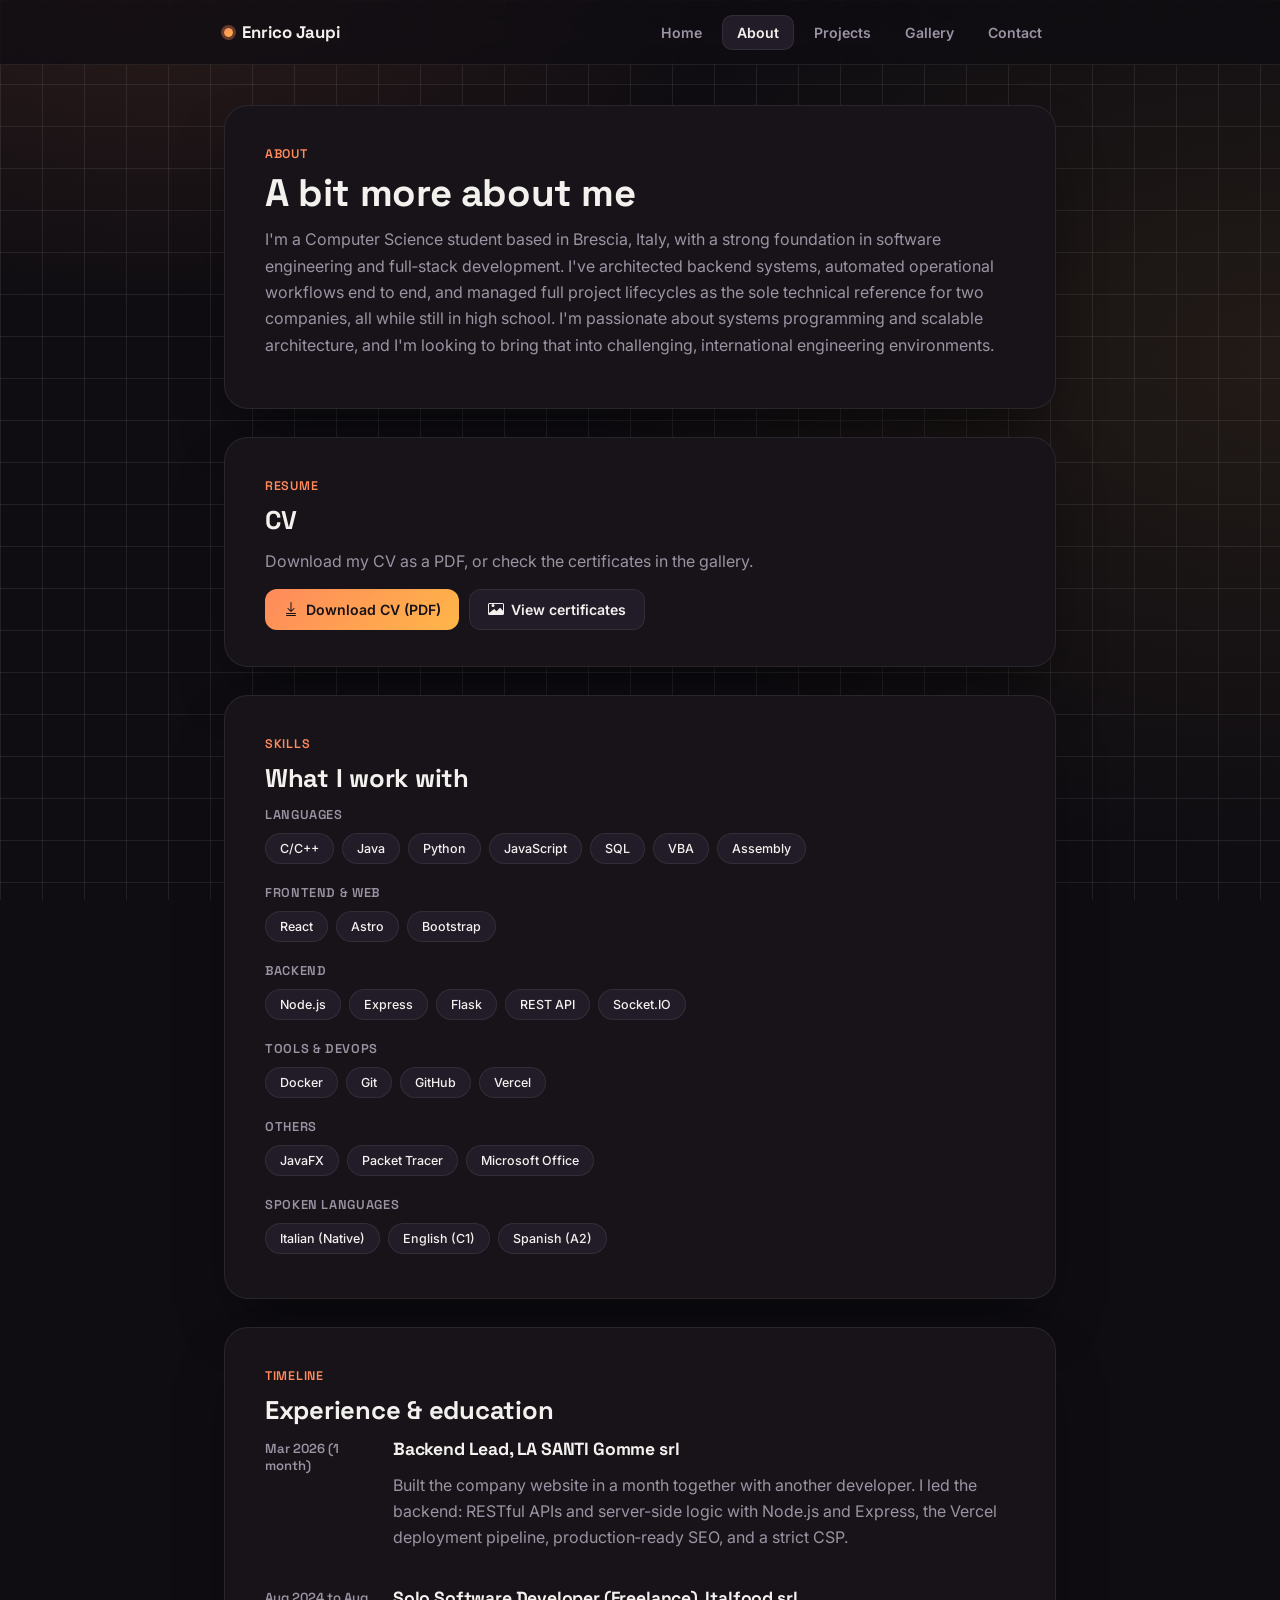
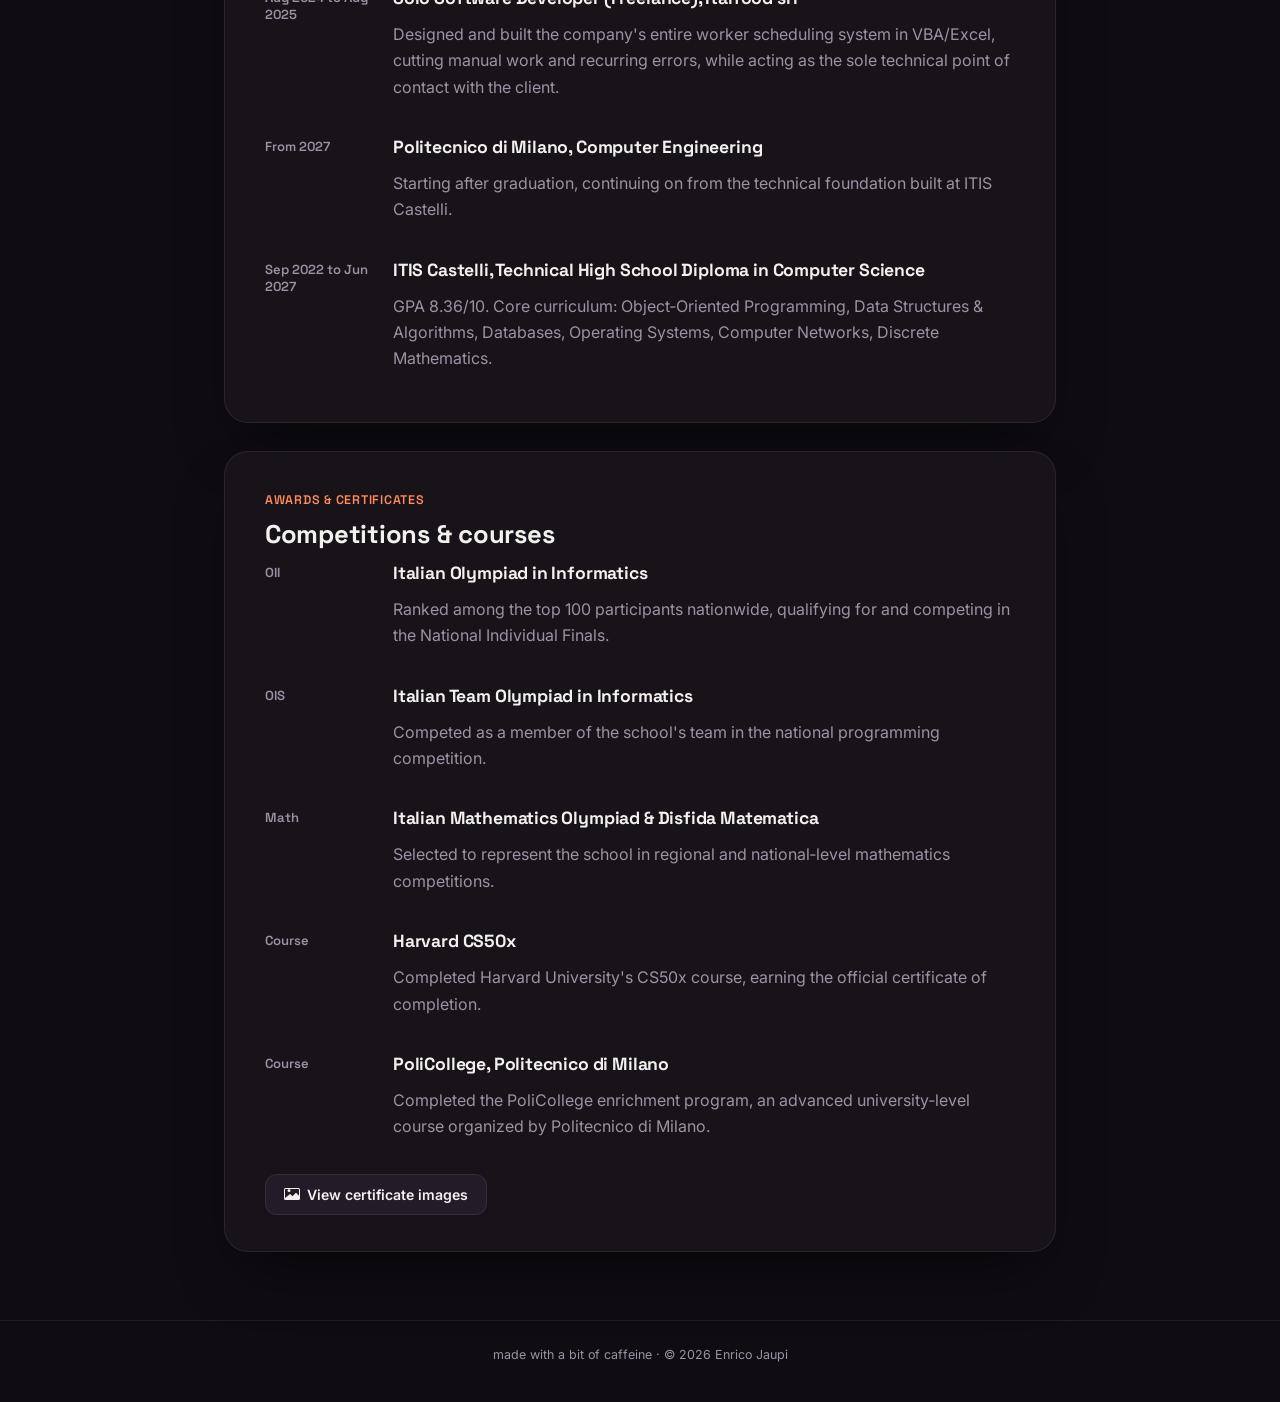
==== about.html @ ff7c471b "Add multi-page personal homepage Home, About, Projects, Gallery, and Contact pages with a shared dar" ====
<!doctype html>
<html lang="en">
<head>
<meta charset="UTF-8">
<meta name="viewport" content="width=device-width, initial-scale=1">
<title>About · Enrico Jaupi</title>
<meta name="description" content="About Enrico Jaupi.">
<link rel="icon" href="assets/avatar.svg">
<link rel="preconnect" href="https://fonts.googleapis.com">
<link rel="preconnect" href="https://fonts.gstatic.com" crossorigin>
<link href="https://fonts.googleapis.com/css2?family=Space+Grotesk:wght@500;600;700&family=Inter:wght@400;500;600&display=swap" rel="stylesheet">
<link rel="stylesheet" href="assets/style.css">
</head>
<body>

<header class="site-nav">
  <div class="wrap">
    <a class="brand" href="index.html"><span class="dot"></span>Enrico Jaupi</a>
    <button class="nav-toggle" aria-label="Toggle menu">
      <svg viewBox="0 0 24 24" fill="none" stroke="currentColor" stroke-width="2" stroke-linecap="round"><path d="M4 6h16M4 12h16M4 18h16"/></svg>
    </button>
    <nav class="nav-links">
      <a href="index.html">Home</a>
      <a href="about.html" class="active">About</a>
      <a href="projects.html">Projects</a>
      <a href="gallery.html">Gallery</a>
      <a href="contact.html">Contact</a>
    </nav>
  </div>
</header>

<main>
  <div class="wrap">

    <section>
      <div class="panel">
        <span class="eyebrow">About</span>
        <h1>A bit more about me</h1>
        <p>
          I'm a Computer Science student based in Brescia, Italy, with a strong
          foundation in software engineering and full‑stack development. I've
          architected backend systems, automated operational workflows end to
          end, and managed full project lifecycles as the sole technical
          reference for two companies, all while still in high school.
          I'm passionate about systems programming and scalable architecture,
          and I'm looking to bring that into challenging, international
          engineering environments.
        </p>
      </div>
    </section>

    <section>
      <div class="panel">
        <span class="eyebrow">Resume</span>
        <h2>CV</h2>
        <p>Download my CV as a PDF, or check the certificates in the gallery.</p>
        <div class="btn-row">
          <a class="btn primary" href="assets/cv/enrico-jaupi-cv.pdf" download>
            <svg viewBox="0 0 16 16" fill="currentColor"><path d="M8 1a.5.5 0 0 1 .5.5v7.79l2.15-2.15a.5.5 0 1 1 .7.71l-3 3a.5.5 0 0 1-.7 0l-3-3a.5.5 0 1 1 .7-.71L7.5 9.29V1.5A.5.5 0 0 1 8 1Z"/><path d="M3 12.5a.5.5 0 0 1 .5-.5h9a.5.5 0 0 1 0 1h-9a.5.5 0 0 1-.5-.5Zm0 2a.5.5 0 0 1 .5-.5h9a.5.5 0 0 1 0 1h-9a.5.5 0 0 1-.5-.5Z"/></svg>
            Download CV (PDF)
          </a>
          <a class="btn" href="gallery.html">
            <svg viewBox="0 0 16 16" fill="currentColor"><path d="M14.5 2h-13A1.5 1.5 0 0 0 0 3.5v9A1.5 1.5 0 0 0 1.5 14h13a1.5 1.5 0 0 0 1.5-1.5v-9A1.5 1.5 0 0 0 14.5 2ZM1.5 3h13a.5.5 0 0 1 .5.5v6.19l-2.65-2.65a.5.5 0 0 0-.7 0L8.5 10.19l-2-2a.5.5 0 0 0-.7 0L1 12v-8.5a.5.5 0 0 1 .5-.5ZM5 6a1.5 1.5 0 1 1 0-3 1.5 1.5 0 0 1 0 3Z"/></svg>
            View certificates
          </a>
        </div>
      </div>
    </section>

    <section>
      <div class="panel">
        <span class="eyebrow">Skills</span>
        <h2>What I work with</h2>

        <div class="skill-group">
          <h3>Languages</h3>
          <div class="tags">
            <span class="tag">C/C++</span>
            <span class="tag">Java</span>
            <span class="tag">Python</span>
            <span class="tag">JavaScript</span>
            <span class="tag">SQL</span>
            <span class="tag">VBA</span>
            <span class="tag">Assembly</span>
          </div>
        </div>

        <div class="skill-group">
          <h3>Frontend &amp; web</h3>
          <div class="tags">
            <span class="tag">React</span>
            <span class="tag">Astro</span>
            <span class="tag">Bootstrap</span>
          </div>
        </div>

        <div class="skill-group">
          <h3>Backend</h3>
          <div class="tags">
            <span class="tag">Node.js</span>
            <span class="tag">Express</span>
            <span class="tag">Flask</span>
            <span class="tag">REST API</span>
            <span class="tag">Socket.IO</span>
          </div>
        </div>

        <div class="skill-group">
          <h3>Tools &amp; DevOps</h3>
          <div class="tags">
            <span class="tag">Docker</span>
            <span class="tag">Git</span>
            <span class="tag">GitHub</span>
            <span class="tag">Vercel</span>
          </div>
        </div>

        <div class="skill-group">
          <h3>Others</h3>
          <div class="tags">
            <span class="tag">JavaFX</span>
            <span class="tag">Packet Tracer</span>
            <span class="tag">Microsoft Office</span>
          </div>
        </div>

        <div class="skill-group">
          <h3>Spoken languages</h3>
          <div class="tags">
            <span class="tag">Italian (Native)</span>
            <span class="tag">English (C1)</span>
            <span class="tag">Spanish (A2)</span>
          </div>
        </div>
      </div>
    </section>

    <section>
      <div class="panel">
        <span class="eyebrow">Timeline</span>
        <h2>Experience &amp; education</h2>
        <div class="timeline">
          <div class="timeline-item">
            <time>Mar 2026 (1 month)</time>
            <div>
              <h3>Backend Lead, LA SANTI Gomme srl</h3>
              <p>Built the company website in a month together with another developer. I led the backend: RESTful APIs and server-side logic with Node.js and Express, the Vercel deployment pipeline, production‑ready SEO, and a strict CSP.</p>
            </div>
          </div>
          <div class="timeline-item">
            <time>Aug 2024 to Aug 2025</time>
            <div>
              <h3>Solo Software Developer (Freelance), Italfood srl</h3>
              <p>Designed and built the company's entire worker scheduling system in VBA/Excel, cutting manual work and recurring errors, while acting as the sole technical point of contact with the client.</p>
            </div>
          </div>
          <div class="timeline-item">
            <time>From 2027</time>
            <div>
              <h3>Politecnico di Milano, Computer Engineering</h3>
              <p>Starting after graduation, continuing on from the technical foundation built at ITIS Castelli.</p>
            </div>
          </div>
          <div class="timeline-item">
            <time>Sep 2022 to Jun 2027</time>
            <div>
              <h3>ITIS Castelli, Technical High School Diploma in Computer Science</h3>
              <p>GPA 8.36/10. Core curriculum: Object‑Oriented Programming, Data Structures &amp; Algorithms, Databases, Operating Systems, Computer Networks, Discrete Mathematics.</p>
            </div>
          </div>
        </div>
      </div>
    </section>

    <section>
      <div class="panel">
        <span class="eyebrow">Awards &amp; certificates</span>
        <h2>Competitions &amp; courses</h2>
        <div class="timeline">
          <div class="timeline-item">
            <time>OII</time>
            <div>
              <h3>Italian Olympiad in Informatics</h3>
              <p>Ranked among the top 100 participants nationwide, qualifying for and competing in the National Individual Finals.</p>
            </div>
          </div>
          <div class="timeline-item">
            <time>OIS</time>
            <div>
              <h3>Italian Team Olympiad in Informatics</h3>
              <p>Competed as a member of the school's team in the national programming competition.</p>
            </div>
          </div>
          <div class="timeline-item">
            <time>Math</time>
            <div>
              <h3>Italian Mathematics Olympiad &amp; Disfida Matematica</h3>
              <p>Selected to represent the school in regional and national‑level mathematics competitions.</p>
            </div>
          </div>
          <div class="timeline-item">
            <time>Course</time>
            <div>
              <h3>Harvard CS50x</h3>
              <p>Completed Harvard University's CS50x course, earning the official certificate of completion.</p>
            </div>
          </div>
          <div class="timeline-item">
            <time>Course</time>
            <div>
              <h3>PoliCollege, Politecnico di Milano</h3>
              <p>Completed the PoliCollege enrichment program, an advanced university‑level course organized by Politecnico di Milano.</p>
            </div>
          </div>
        </div>
        <div class="btn-row" style="margin-top:20px">
          <a class="btn" href="gallery.html">
            <svg viewBox="0 0 16 16" fill="currentColor"><path d="M14.5 2h-13A1.5 1.5 0 0 0 0 3.5v9A1.5 1.5 0 0 0 1.5 14h13a1.5 1.5 0 0 0 1.5-1.5v-9A1.5 1.5 0 0 0 14.5 2ZM1.5 3h13a.5.5 0 0 1 .5.5v6.19l-2.65-2.65a.5.5 0 0 0-.7 0L8.5 10.19l-2-2a.5.5 0 0 0-.7 0L1 12v-8.5a.5.5 0 0 1 .5-.5ZM5 6a1.5 1.5 0 1 1 0-3 1.5 1.5 0 0 1 0 3Z"/></svg>
            View certificate images
          </a>
        </div>
      </div>
    </section>

  </div>
</main>

<footer class="site-footer">
  <div class="wrap">made with a bit of caffeine · © <span id="year"></span> Enrico Jaupi</div>
</footer>

<script src="assets/nav.js"></script>
<script>document.getElementById('year').textContent = new Date().getFullYear();</script>
</body>
</html>
---- assets/style.css ----
:root{
  --bg:#0f0d12;
  --bg-soft:#171319;
  --card:#221b28;
  --line:rgba(255,255,255,.08);
  --text:#f3f1ee;
  --muted:#9b93a3;
  --accent:#ff8a5c;
  --accent-2:#ffb648;
  --ring:rgba(255,138,92,.35);
  --shadow: 0 30px 60px -20px rgba(0,0,0,.6);
  --maxw: 880px;
}

*{ box-sizing:border-box; }
html{ scroll-behavior:smooth; }
html,body{ min-height:100%; }
body{
  margin:0;
  font-family:'Inter', system-ui, -apple-system, sans-serif;
  color:var(--text);
  background:var(--bg);
  background-image:
    radial-gradient(600px 400px at 12% -10%, rgba(255,138,92,.14), transparent),
    radial-gradient(700px 500px at 100% 40%, rgba(255,182,72,.08), transparent),
    linear-gradient(var(--line) 1px, transparent 1px),
    linear-gradient(90deg, var(--line) 1px, transparent 1px);
  background-size: auto, auto, 42px 42px, 42px 42px;
  background-attachment: fixed;
  -webkit-font-smoothing:antialiased;
}

a{ color:inherit; }
img{ max-width:100%; display:block; }

/* ---------- layout ---------- */
.wrap{
  max-width:var(--maxw);
  margin:0 auto;
  padding:0 24px;
}

/* ---------- nav ---------- */
.site-nav{
  position:sticky;
  top:0;
  z-index:50;
  backdrop-filter:blur(10px);
  background:rgba(15,13,18,.75);
  border-bottom:1px solid var(--line);
}
.site-nav .wrap{
  display:flex;
  align-items:center;
  justify-content:space-between;
  height:64px;
}
.brand{
  font-family:'Space Grotesk', sans-serif;
  font-weight:700;
  font-size:1.05rem;
  text-decoration:none;
  display:flex;
  align-items:center;
  gap:9px;
}
.brand .dot{
  width:9px; height:9px; border-radius:50%;
  background:linear-gradient(135deg, var(--accent), var(--accent-2));
  box-shadow:0 0 0 3px var(--ring);
}
.nav-links{
  display:flex;
  gap:6px;
  align-items:center;
}
.nav-links a{
  text-decoration:none;
  color:var(--muted);
  font-weight:600;
  font-size:.88rem;
  padding:8px 14px;
  border-radius:10px;
  transition:color .15s ease, background .15s ease;
}
.nav-links a:hover{ color:var(--text); background:var(--bg-soft); }
.nav-links a.active{ color:var(--text); background:var(--card); border:1px solid var(--line); }

.nav-toggle{
  display:none;
  width:38px; height:38px;
  border-radius:10px;
  border:1px solid var(--line);
  background:var(--bg-soft);
  color:var(--text);
  align-items:center;
  justify-content:center;
  cursor:pointer;
}
.nav-toggle svg{ width:18px; height:18px; }

@media (max-width:640px){
  .nav-toggle{ display:flex; }
  .nav-links{
    position:absolute;
    top:64px; left:0; right:0;
    flex-direction:column;
    align-items:stretch;
    background:var(--bg-soft);
    border-bottom:1px solid var(--line);
    padding:10px;
    gap:4px;
    display:none;
  }
  .nav-links.open{ display:flex; }
  .nav-links a{ padding:12px 14px; }
}

/* ---------- page sections ---------- */
main{ padding:40px 0; }
section{ padding:0 0 28px; }

.panel{
  background:var(--bg-soft);
  border:1px solid var(--line);
  border-radius:24px;
  padding:36px 40px;
  box-shadow:var(--shadow);
}
@media (max-width:640px){
  .panel{ padding:26px 22px; border-radius:20px; }
}

.eyebrow{
  display:inline-block;
  font-family:'Space Grotesk', sans-serif;
  font-size:.78rem;
  font-weight:600;
  letter-spacing:.06em;
  text-transform:uppercase;
  color:var(--accent);
  margin-bottom:10px;
}
h1,h2,h3{
  font-family:'Space Grotesk', 'Inter', sans-serif;
  letter-spacing:-.01em;
  margin:0 0 12px;
}
h1{ font-size:2.4rem; line-height:1.1; }
h2{ font-size:1.6rem; }
h3{ font-size:1.1rem; }
p{ line-height:1.65; color:var(--muted); margin:0 0 14px; }

/* ---------- hero ---------- */
.hero-panel{
  display:flex;
  align-items:center;
  gap:36px;
}
.hero-avatar{
  flex:0 0 auto;
  width:132px; height:132px;
  border-radius:50%;
  border:3px solid var(--bg-soft);
  box-shadow:0 0 0 1px var(--line), 0 12px 28px rgba(0,0,0,.5);
}
.hero-text h1{ margin-bottom:8px; }
.hero-text .handle{
  color:var(--accent);
  font-weight:600;
  font-family:'Space Grotesk', sans-serif;
  margin-bottom:14px;
  font-size:.95rem;
}
.hero-text p{ max-width:56ch; }

@media (max-width:640px){
  .hero-panel{ flex-direction:column; text-align:center; gap:20px; }
  .hero-text p{ margin-left:auto; margin-right:auto; }
  h1{ font-size:1.9rem; }
}

/* ---------- badges / tags ---------- */
.badges, .tags{
  display:flex;
  flex-wrap:wrap;
  gap:8px;
  margin:0 0 8px;
}
.badge, .tag{
  background:var(--card);
  border:1px solid var(--line);
  color:var(--text);
  padding:7px 14px;
  border-radius:999px;
  font-size:.78rem;
  font-weight:500;
}
.badge.accent{
  background:linear-gradient(135deg, var(--accent), var(--accent-2));
  color:#151217;
  font-weight:700;
  border:none;
}
.badge-icon{ display:inline-flex; align-items:center; gap:6px; }
.badge-icon svg{ width:13px; height:13px; flex:0 0 auto; }

/* ---------- buttons / links ---------- */
.btn-row{ display:flex; gap:10px; flex-wrap:wrap; }
.btn{
  display:inline-flex;
  align-items:center;
  gap:7px;
  text-decoration:none;
  color:var(--text);
  background:var(--card);
  border:1px solid var(--line);
  border-radius:12px;
  padding:11px 18px;
  font-weight:600;
  font-size:.88rem;
  transition:transform .15s ease, border-color .15s ease, background .15s ease;
}
.btn svg{ width:16px; height:16px; }
.btn:hover{ transform:translateY(-2px); border-color:var(--accent); background:#201a24; }
.btn.primary{
  background:linear-gradient(135deg, var(--accent), var(--accent-2));
  color:#151217;
  border:none;
}
.btn.primary:hover{ filter:brightness(1.06); }

/* ---------- cards / grid ---------- */
.grid{
  display:grid;
  grid-template-columns:repeat(2, 1fr);
  gap:18px;
}
@media (max-width:640px){ .grid{ grid-template-columns:1fr; } }

.card{
  background:var(--card);
  border:1px solid var(--line);
  border-radius:18px;
  padding:24px;
  box-shadow:var(--shadow);
  transition:transform .15s ease, border-color .15s ease;
}
.card:hover{ transform:translateY(-3px); border-color:var(--ring); }
.card h3{ margin-bottom:6px; }
.card p{ margin-bottom:14px; font-size:.92rem; }
.card .tags{ margin-bottom:0; }

/* ---------- skill groups ---------- */
.skill-group{ margin-bottom:20px; }
.skill-group:last-child{ margin-bottom:0; }
.skill-group h3{
  font-size:.8rem;
  text-transform:uppercase;
  letter-spacing:.05em;
  color:var(--muted);
  font-weight:600;
  margin-bottom:10px;
}

/* ---------- timeline ---------- */
.timeline{ display:flex; flex-direction:column; gap:22px; }
.timeline-item{
  display:grid;
  grid-template-columns:110px 1fr;
  gap:18px;
}
.timeline-item time{
  color:var(--muted);
  font-family:'Space Grotesk', sans-serif;
  font-size:.82rem;
  font-weight:600;
  padding-top:2px;
}
@media (max-width:560px){
  .timeline-item{ grid-template-columns:1fr; gap:4px; }
}

/* ---------- contact ---------- */
.contact-grid{
  display:grid;
  grid-template-columns:repeat(auto-fit, minmax(220px, 1fr));
  gap:14px;
}
.contact-card{
  background:var(--card);
  border:1px solid var(--line);
  border-radius:16px;
  padding:20px;
  text-decoration:none;
  display:flex;
  align-items:center;
  gap:14px;
  transition:transform .15s ease, border-color .15s ease;
}
.contact-card:hover{ transform:translateY(-2px); border-color:var(--accent); }
.contact-card .ico{
  width:40px; height:40px;
  border-radius:11px;
  background:var(--bg-soft);
  display:flex; align-items:center; justify-content:center;
  flex:0 0 auto;
}
.contact-card .ico svg{ width:19px; height:19px; color:var(--accent); }
.contact-card .label{ font-weight:700; font-size:.92rem; }
.contact-card .value{ color:var(--muted); font-size:.82rem; }

/* ---------- footer ---------- */
.site-footer{
  border-top:1px solid var(--line);
  padding:26px 0 40px;
  text-align:center;
  font-size:.78rem;
  color:var(--muted);
}

/* ---------- placeholder note (remove once filled in) ---------- */
.todo{
  display:flex;
  align-items:flex-start;
  gap:8px;
  border:1px dashed var(--ring);
  border-radius:12px;
  padding:12px 16px;
  color:var(--accent);
  font-size:.82rem;
  background:rgba(255,138,92,.06);
  margin-top:14px;
}
.todo code{
  background:rgba(255,138,92,.14);
  border-radius:5px;
  padding:1px 6px;
  font-size:.92em;
}
.todo svg{ width:14px; height:14px; flex:0 0 auto; margin-top:2px; }

/* ---------- gallery ---------- */
.gallery-grid{
  display:grid;
  grid-template-columns:repeat(3, 1fr);
  gap:14px;
}
@media (max-width:720px){ .gallery-grid{ grid-template-columns:repeat(2, 1fr); } }
@media (max-width:460px){ .gallery-grid{ grid-template-columns:1fr; } }

.gallery-item{
  position:relative;
  aspect-ratio:4/3;
  border-radius:14px;
  overflow:hidden;
  border:1px solid var(--line);
  background:var(--card);
  cursor:zoom-in;
  padding:0;
  font:inherit;
  color:inherit;
  text-align:left;
  display:block;
  width:100%;
}
.gallery-item img{
  width:100%; height:100%;
  object-fit:cover;
  display:block;
  transition:transform .25s ease;
}
.gallery-item:hover img{ transform:scale(1.05); }
.gallery-caption{
  position:absolute;
  left:0; right:0; bottom:0;
  padding:8px 10px;
  font-size:.76rem;
  font-weight:600;
  color:#fff;
  background:linear-gradient(0deg, rgba(0,0,0,.65), transparent);
  text-align:left;
}

.lightbox{
  position:fixed;
  inset:0;
  z-index:100;
  background:rgba(10,8,12,.88);
  display:none;
  align-items:center;
  justify-content:center;
  padding:24px;
}
.lightbox.open{ display:flex; }
.lightbox img{
  max-width:min(90vw, 900px);
  max-height:85vh;
  border-radius:12px;
  box-shadow:var(--shadow);
}
.lightbox-close{
  position:absolute;
  top:20px; right:20px;
  width:42px; height:42px;
  border-radius:50%;
  border:1px solid var(--line);
  background:var(--bg-soft);
  color:var(--text);
  cursor:pointer;
  display:flex; align-items:center; justify-content:center;
}
.lightbox-close svg{ width:16px; height:16px; }
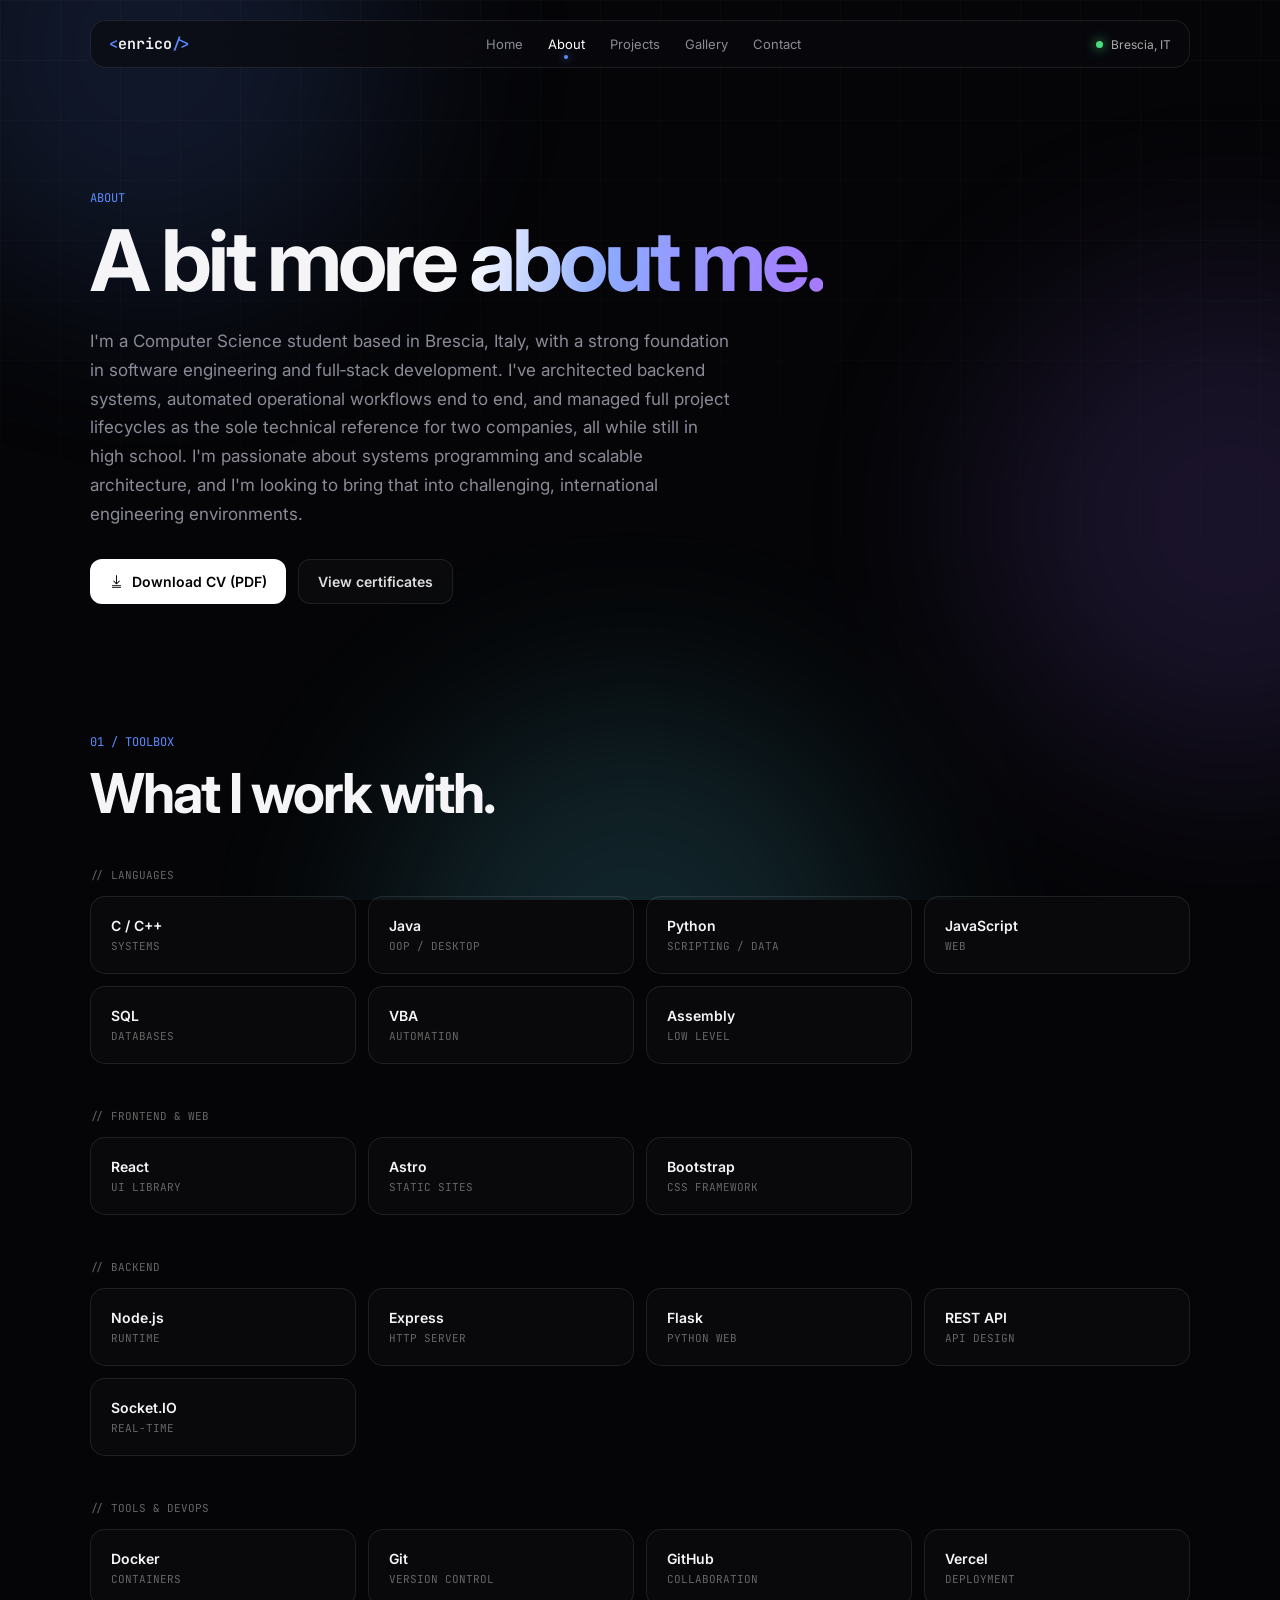
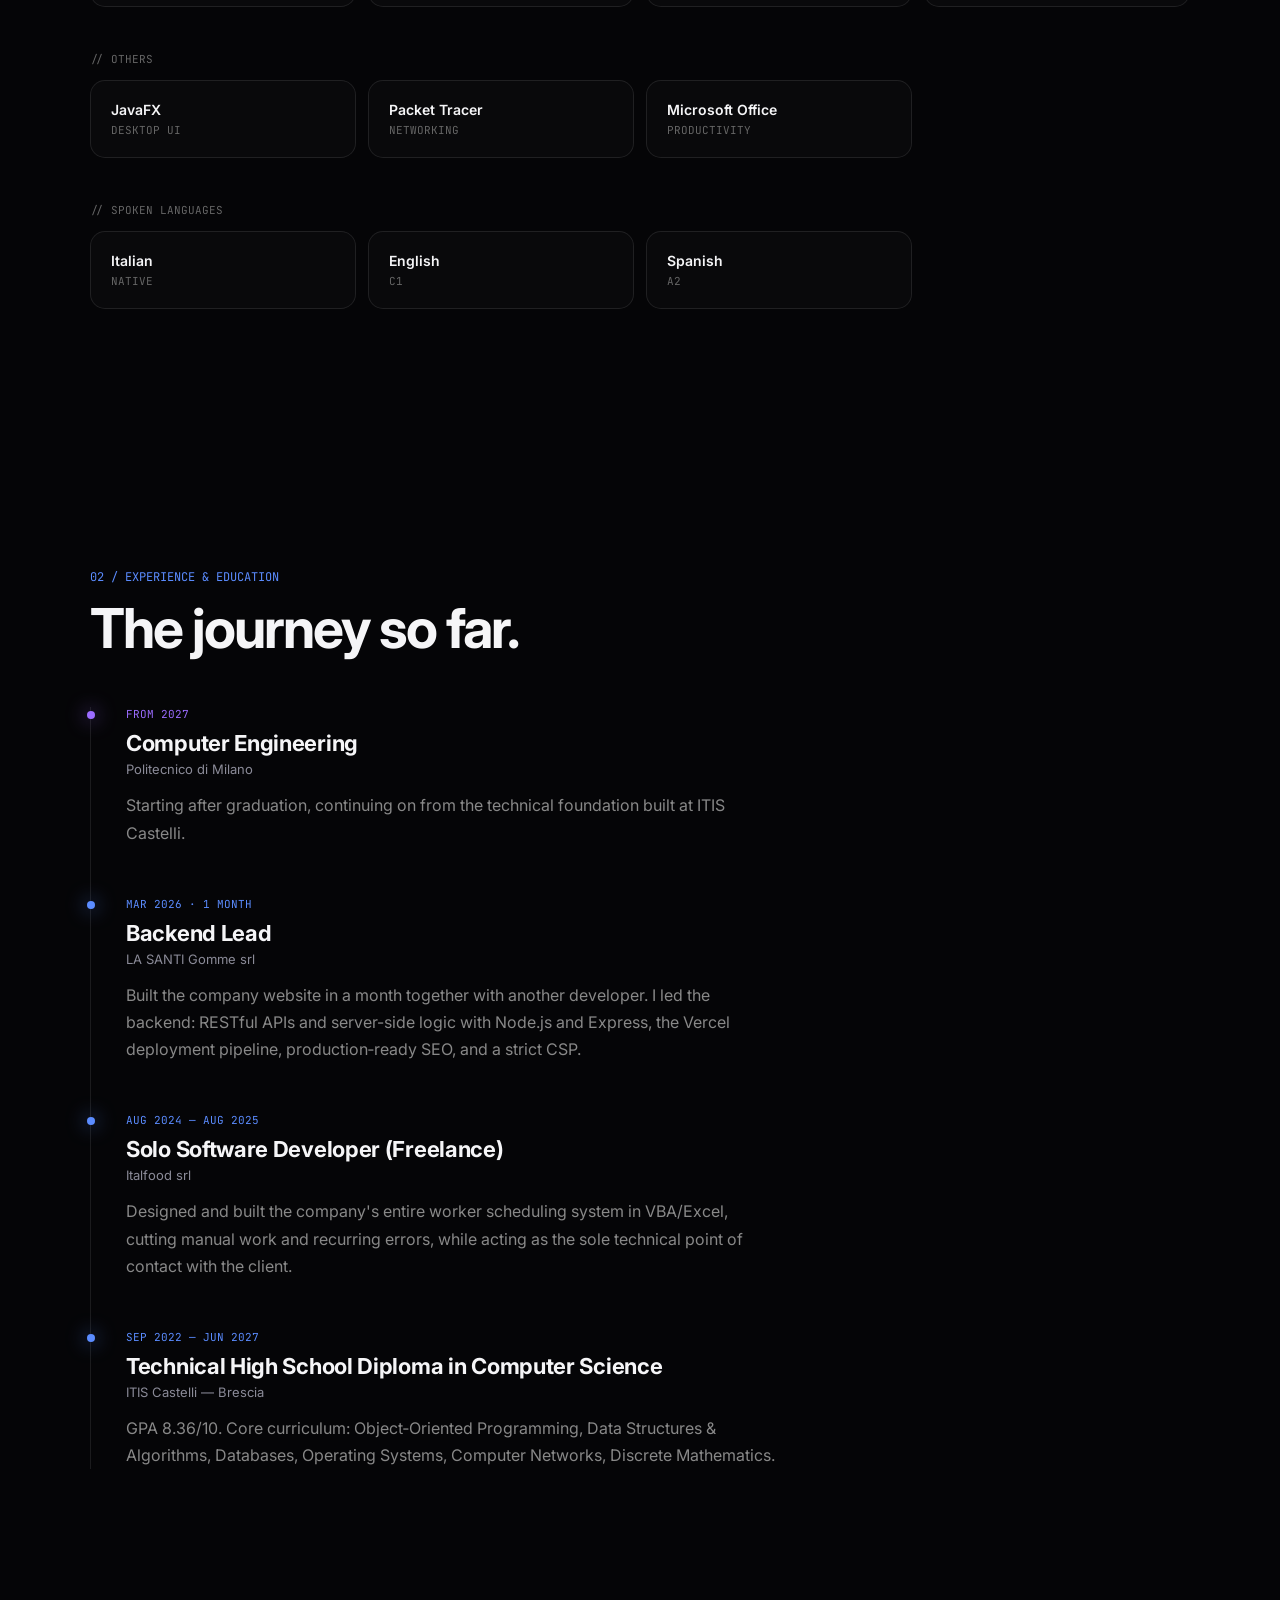
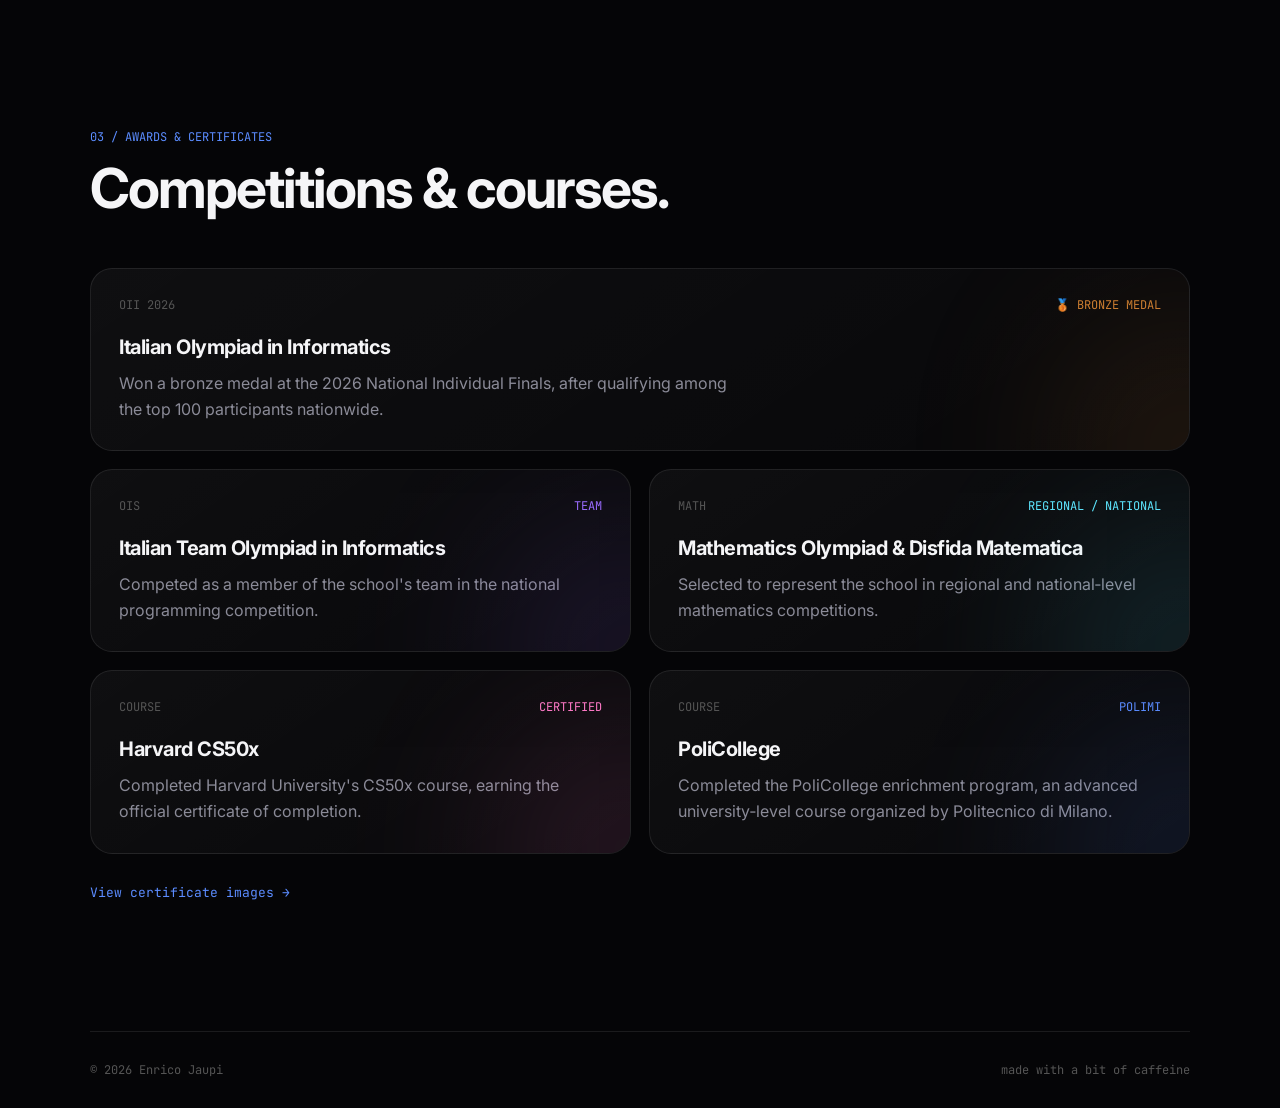
==== commit 2629857b: "Redesign site with dark glass style, add OII 2026 bronze medal - New dark theme: grid + orb backgrou" ====
--- a/about.html
+++ b/about.html
@@ -4,232 +4,229 @@
 <meta charset="UTF-8">
 <meta name="viewport" content="width=device-width, initial-scale=1">
 <title>About · Enrico Jaupi</title>
-<meta name="description" content="About Enrico Jaupi.">
+<meta name="description" content="About Enrico Jaupi: skills, experience, education and awards.">
 <link rel="icon" href="assets/avatar.svg">
 <link rel="preconnect" href="https://fonts.googleapis.com">
 <link rel="preconnect" href="https://fonts.gstatic.com" crossorigin>
-<link href="https://fonts.googleapis.com/css2?family=Space+Grotesk:wght@500;600;700&family=Inter:wght@400;500;600&display=swap" rel="stylesheet">
+<link href="https://fonts.googleapis.com/css2?family=Inter:wght@400;500;600;700;800&family=JetBrains+Mono:wght@400;500;600&display=swap" rel="stylesheet">
 <link rel="stylesheet" href="assets/style.css">
+<script>document.documentElement.classList.add('js');</script>
 </head>
 <body>
 
+<div class="background" aria-hidden="true">
+    <div class="grid"></div>
+    <div class="orb one"></div>
+    <div class="orb two"></div>
+    <div class="orb three"></div>
+</div>
+<div class="cursor-glow" aria-hidden="true"></div>
+
 <header class="site-nav">
-  <div class="wrap">
-    <a class="brand" href="index.html"><span class="dot"></span>Enrico Jaupi</a>
-    <button class="nav-toggle" aria-label="Toggle menu">
-      <svg viewBox="0 0 24 24" fill="none" stroke="currentColor" stroke-width="2" stroke-linecap="round"><path d="M4 6h16M4 12h16M4 18h16"/></svg>
-    </button>
+    <a href="index.html" class="logo"><span>&lt;</span>enrico<span>/&gt;</span></a>
     <nav class="nav-links">
-      <a href="index.html">Home</a>
-      <a href="about.html" class="active">About</a>
-      <a href="projects.html">Projects</a>
-      <a href="gallery.html">Gallery</a>
-      <a href="contact.html">Contact</a>
+        <a href="index.html">Home</a>
+        <a href="about.html" class="active">About</a>
+        <a href="projects.html">Projects</a>
+        <a href="gallery.html">Gallery</a>
+        <a href="contact.html">Contact</a>
     </nav>
-  </div>
+    <div class="nav-right">
+        <div class="nav-status"><div class="status-dot"></div>Brescia, IT</div>
+        <button class="nav-toggle" aria-label="Toggle menu" aria-expanded="false">
+            <svg viewBox="0 0 24 24" fill="none" stroke="currentColor" stroke-width="2" stroke-linecap="round"><path d="M4 7h16M4 12h16M4 17h16"/></svg>
+        </button>
+    </div>
 </header>
 
 <main>
-  <div class="wrap">
-
-    <section>
-      <div class="panel">
-        <span class="eyebrow">About</span>
-        <h1>A bit more about me</h1>
-        <p>
-          I'm a Computer Science student based in Brescia, Italy, with a strong
-          foundation in software engineering and full‑stack development. I've
-          architected backend systems, automated operational workflows end to
-          end, and managed full project lifecycles as the sole technical
-          reference for two companies, all while still in high school.
-          I'm passionate about systems programming and scalable architecture,
-          and I'm looking to bring that into challenging, international
-          engineering environments.
+
+    <!-- HEADER -->
+
+    <section class="page-head">
+
+        <div class="section-label">ABOUT</div>
+
+        <h1 class="section-title">
+            A bit more
+            <span class="gradient">about me.</span>
+        </h1>
+
+        <p class="section-description">
+            I'm a Computer Science student based in Brescia, Italy, with a strong
+            foundation in software engineering and full‑stack development. I've
+            architected backend systems, automated operational workflows end to
+            end, and managed full project lifecycles as the sole technical
+            reference for two companies, all while still in high school.
+            I'm passionate about systems programming and scalable architecture,
+            and I'm looking to bring that into challenging, international
+            engineering environments.
         </p>
-      </div>
-    </section>
-
-    <section>
-      <div class="panel">
-        <span class="eyebrow">Resume</span>
-        <h2>CV</h2>
-        <p>Download my CV as a PDF, or check the certificates in the gallery.</p>
-        <div class="btn-row">
-          <a class="btn primary" href="assets/cv/enrico-jaupi-cv.pdf" download>
-            <svg viewBox="0 0 16 16" fill="currentColor"><path d="M8 1a.5.5 0 0 1 .5.5v7.79l2.15-2.15a.5.5 0 1 1 .7.71l-3 3a.5.5 0 0 1-.7 0l-3-3a.5.5 0 1 1 .7-.71L7.5 9.29V1.5A.5.5 0 0 1 8 1Z"/><path d="M3 12.5a.5.5 0 0 1 .5-.5h9a.5.5 0 0 1 0 1h-9a.5.5 0 0 1-.5-.5Zm0 2a.5.5 0 0 1 .5-.5h9a.5.5 0 0 1 0 1h-9a.5.5 0 0 1-.5-.5Z"/></svg>
-            Download CV (PDF)
-          </a>
-          <a class="btn" href="gallery.html">
-            <svg viewBox="0 0 16 16" fill="currentColor"><path d="M14.5 2h-13A1.5 1.5 0 0 0 0 3.5v9A1.5 1.5 0 0 0 1.5 14h13a1.5 1.5 0 0 0 1.5-1.5v-9A1.5 1.5 0 0 0 14.5 2ZM1.5 3h13a.5.5 0 0 1 .5.5v6.19l-2.65-2.65a.5.5 0 0 0-.7 0L8.5 10.19l-2-2a.5.5 0 0 0-.7 0L1 12v-8.5a.5.5 0 0 1 .5-.5ZM5 6a1.5 1.5 0 1 1 0-3 1.5 1.5 0 0 1 0 3Z"/></svg>
-            View certificates
-          </a>
-        </div>
-      </div>
-    </section>
-
-    <section>
-      <div class="panel">
-        <span class="eyebrow">Skills</span>
-        <h2>What I work with</h2>
-
-        <div class="skill-group">
-          <h3>Languages</h3>
-          <div class="tags">
-            <span class="tag">C/C++</span>
-            <span class="tag">Java</span>
-            <span class="tag">Python</span>
-            <span class="tag">JavaScript</span>
-            <span class="tag">SQL</span>
-            <span class="tag">VBA</span>
-            <span class="tag">Assembly</span>
-          </div>
-        </div>
-
-        <div class="skill-group">
-          <h3>Frontend &amp; web</h3>
-          <div class="tags">
-            <span class="tag">React</span>
-            <span class="tag">Astro</span>
-            <span class="tag">Bootstrap</span>
-          </div>
-        </div>
-
-        <div class="skill-group">
-          <h3>Backend</h3>
-          <div class="tags">
-            <span class="tag">Node.js</span>
-            <span class="tag">Express</span>
-            <span class="tag">Flask</span>
-            <span class="tag">REST API</span>
-            <span class="tag">Socket.IO</span>
-          </div>
-        </div>
-
-        <div class="skill-group">
-          <h3>Tools &amp; DevOps</h3>
-          <div class="tags">
-            <span class="tag">Docker</span>
-            <span class="tag">Git</span>
-            <span class="tag">GitHub</span>
-            <span class="tag">Vercel</span>
-          </div>
-        </div>
-
-        <div class="skill-group">
-          <h3>Others</h3>
-          <div class="tags">
-            <span class="tag">JavaFX</span>
-            <span class="tag">Packet Tracer</span>
-            <span class="tag">Microsoft Office</span>
-          </div>
-        </div>
-
-        <div class="skill-group">
-          <h3>Spoken languages</h3>
-          <div class="tags">
-            <span class="tag">Italian (Native)</span>
-            <span class="tag">English (C1)</span>
-            <span class="tag">Spanish (A2)</span>
-          </div>
-        </div>
-      </div>
-    </section>
-
-    <section>
-      <div class="panel">
-        <span class="eyebrow">Timeline</span>
-        <h2>Experience &amp; education</h2>
+
+        <div class="hero-buttons">
+            <a class="button primary" href="assets/cv/enrico-jaupi-cv.pdf" download>
+                <svg viewBox="0 0 16 16" fill="currentColor" aria-hidden="true"><path d="M8 1a.5.5 0 0 1 .5.5v7.79l2.15-2.15a.5.5 0 1 1 .7.71l-3 3a.5.5 0 0 1-.7 0l-3-3a.5.5 0 1 1 .7-.71L7.5 9.29V1.5A.5.5 0 0 1 8 1Z"/><path d="M3 12.5a.5.5 0 0 1 .5-.5h9a.5.5 0 0 1 0 1h-9a.5.5 0 0 1-.5-.5Zm0 2a.5.5 0 0 1 .5-.5h9a.5.5 0 0 1 0 1h-9a.5.5 0 0 1-.5-.5Z"/></svg>
+                Download CV (PDF)
+            </a>
+            <a class="button secondary" href="gallery.html">View certificates</a>
+        </div>
+
+    </section>
+
+
+    <!-- SKILLS -->
+
+    <section id="skills" class="reveal">
+
+        <div class="section-label">01 / TOOLBOX</div>
+        <h2 class="section-title">What I work with.</h2>
+
+        <div class="skill-group-label">// languages</div>
+        <div class="skills">
+            <div class="skill"><div class="skill-name">C / C++</div><div class="skill-type">Systems</div></div>
+            <div class="skill"><div class="skill-name">Java</div><div class="skill-type">OOP / Desktop</div></div>
+            <div class="skill"><div class="skill-name">Python</div><div class="skill-type">Scripting / Data</div></div>
+            <div class="skill"><div class="skill-name">JavaScript</div><div class="skill-type">Web</div></div>
+            <div class="skill"><div class="skill-name">SQL</div><div class="skill-type">Databases</div></div>
+            <div class="skill"><div class="skill-name">VBA</div><div class="skill-type">Automation</div></div>
+            <div class="skill"><div class="skill-name">Assembly</div><div class="skill-type">Low level</div></div>
+        </div>
+
+        <div class="skill-group-label">// frontend &amp; web</div>
+        <div class="skills">
+            <div class="skill"><div class="skill-name">React</div><div class="skill-type">UI library</div></div>
+            <div class="skill"><div class="skill-name">Astro</div><div class="skill-type">Static sites</div></div>
+            <div class="skill"><div class="skill-name">Bootstrap</div><div class="skill-type">CSS framework</div></div>
+        </div>
+
+        <div class="skill-group-label">// backend</div>
+        <div class="skills">
+            <div class="skill"><div class="skill-name">Node.js</div><div class="skill-type">Runtime</div></div>
+            <div class="skill"><div class="skill-name">Express</div><div class="skill-type">HTTP server</div></div>
+            <div class="skill"><div class="skill-name">Flask</div><div class="skill-type">Python web</div></div>
+            <div class="skill"><div class="skill-name">REST API</div><div class="skill-type">API design</div></div>
+            <div class="skill"><div class="skill-name">Socket.IO</div><div class="skill-type">Real-time</div></div>
+        </div>
+
+        <div class="skill-group-label">// tools &amp; devops</div>
+        <div class="skills">
+            <div class="skill"><div class="skill-name">Docker</div><div class="skill-type">Containers</div></div>
+            <div class="skill"><div class="skill-name">Git</div><div class="skill-type">Version control</div></div>
+            <div class="skill"><div class="skill-name">GitHub</div><div class="skill-type">Collaboration</div></div>
+            <div class="skill"><div class="skill-name">Vercel</div><div class="skill-type">Deployment</div></div>
+        </div>
+
+        <div class="skill-group-label">// others</div>
+        <div class="skills">
+            <div class="skill"><div class="skill-name">JavaFX</div><div class="skill-type">Desktop UI</div></div>
+            <div class="skill"><div class="skill-name">Packet Tracer</div><div class="skill-type">Networking</div></div>
+            <div class="skill"><div class="skill-name">Microsoft Office</div><div class="skill-type">Productivity</div></div>
+        </div>
+
+        <div class="skill-group-label">// spoken languages</div>
+        <div class="skills">
+            <div class="skill"><div class="skill-name">Italian</div><div class="skill-type">Native</div></div>
+            <div class="skill"><div class="skill-name">English</div><div class="skill-type">C1</div></div>
+            <div class="skill"><div class="skill-name">Spanish</div><div class="skill-type">A2</div></div>
+        </div>
+
+    </section>
+
+
+    <!-- EXPERIENCE -->
+
+    <section id="experience" class="reveal">
+
+        <div class="section-label">02 / EXPERIENCE &amp; EDUCATION</div>
+        <h2 class="section-title">The journey so far.</h2>
+
         <div class="timeline">
-          <div class="timeline-item">
-            <time>Mar 2026 (1 month)</time>
-            <div>
-              <h3>Backend Lead, LA SANTI Gomme srl</h3>
-              <p>Built the company website in a month together with another developer. I led the backend: RESTful APIs and server-side logic with Node.js and Express, the Vercel deployment pipeline, production‑ready SEO, and a strict CSP.</p>
-            </div>
-          </div>
-          <div class="timeline-item">
-            <time>Aug 2024 to Aug 2025</time>
-            <div>
-              <h3>Solo Software Developer (Freelance), Italfood srl</h3>
-              <p>Designed and built the company's entire worker scheduling system in VBA/Excel, cutting manual work and recurring errors, while acting as the sole technical point of contact with the client.</p>
-            </div>
-          </div>
-          <div class="timeline-item">
-            <time>From 2027</time>
-            <div>
-              <h3>Politecnico di Milano, Computer Engineering</h3>
-              <p>Starting after graduation, continuing on from the technical foundation built at ITIS Castelli.</p>
-            </div>
-          </div>
-          <div class="timeline-item">
-            <time>Sep 2022 to Jun 2027</time>
-            <div>
-              <h3>ITIS Castelli, Technical High School Diploma in Computer Science</h3>
-              <p>GPA 8.36/10. Core curriculum: Object‑Oriented Programming, Data Structures &amp; Algorithms, Databases, Operating Systems, Computer Networks, Discrete Mathematics.</p>
-            </div>
-          </div>
-        </div>
-      </div>
-    </section>
-
-    <section>
-      <div class="panel">
-        <span class="eyebrow">Awards &amp; certificates</span>
-        <h2>Competitions &amp; courses</h2>
-        <div class="timeline">
-          <div class="timeline-item">
-            <time>OII</time>
-            <div>
-              <h3>Italian Olympiad in Informatics</h3>
-              <p>Ranked among the top 100 participants nationwide, qualifying for and competing in the National Individual Finals.</p>
-            </div>
-          </div>
-          <div class="timeline-item">
-            <time>OIS</time>
-            <div>
-              <h3>Italian Team Olympiad in Informatics</h3>
-              <p>Competed as a member of the school's team in the national programming competition.</p>
-            </div>
-          </div>
-          <div class="timeline-item">
-            <time>Math</time>
-            <div>
-              <h3>Italian Mathematics Olympiad &amp; Disfida Matematica</h3>
-              <p>Selected to represent the school in regional and national‑level mathematics competitions.</p>
-            </div>
-          </div>
-          <div class="timeline-item">
-            <time>Course</time>
-            <div>
-              <h3>Harvard CS50x</h3>
-              <p>Completed Harvard University's CS50x course, earning the official certificate of completion.</p>
-            </div>
-          </div>
-          <div class="timeline-item">
-            <time>Course</time>
-            <div>
-              <h3>PoliCollege, Politecnico di Milano</h3>
-              <p>Completed the PoliCollege enrichment program, an advanced university‑level course organized by Politecnico di Milano.</p>
-            </div>
-          </div>
-        </div>
-        <div class="btn-row" style="margin-top:20px">
-          <a class="btn" href="gallery.html">
-            <svg viewBox="0 0 16 16" fill="currentColor"><path d="M14.5 2h-13A1.5 1.5 0 0 0 0 3.5v9A1.5 1.5 0 0 0 1.5 14h13a1.5 1.5 0 0 0 1.5-1.5v-9A1.5 1.5 0 0 0 14.5 2ZM1.5 3h13a.5.5 0 0 1 .5.5v6.19l-2.65-2.65a.5.5 0 0 0-.7 0L8.5 10.19l-2-2a.5.5 0 0 0-.7 0L1 12v-8.5a.5.5 0 0 1 .5-.5ZM5 6a1.5 1.5 0 1 1 0-3 1.5 1.5 0 0 1 0 3Z"/></svg>
-            View certificate images
-          </a>
-        </div>
-      </div>
-    </section>
-
-  </div>
+
+            <div class="experience upcoming">
+                <div class="experience-date">From 2027</div>
+                <h3>Computer Engineering</h3>
+                <div class="experience-company">Politecnico di Milano</div>
+                <p>Starting after graduation, continuing on from the technical foundation built at ITIS Castelli.</p>
+            </div>
+
+            <div class="experience">
+                <div class="experience-date">Mar 2026 · 1 month</div>
+                <h3>Backend Lead</h3>
+                <div class="experience-company">LA SANTI Gomme srl</div>
+                <p>Built the company website in a month together with another developer. I led the backend: RESTful APIs and server-side logic with Node.js and Express, the Vercel deployment pipeline, production‑ready SEO, and a strict CSP.</p>
+            </div>
+
+            <div class="experience">
+                <div class="experience-date">Aug 2024 — Aug 2025</div>
+                <h3>Solo Software Developer (Freelance)</h3>
+                <div class="experience-company">Italfood srl</div>
+                <p>Designed and built the company's entire worker scheduling system in VBA/Excel, cutting manual work and recurring errors, while acting as the sole technical point of contact with the client.</p>
+            </div>
+
+            <div class="experience">
+                <div class="experience-date">Sep 2022 — Jun 2027</div>
+                <h3>Technical High School Diploma in Computer Science</h3>
+                <div class="experience-company">ITIS Castelli — Brescia</div>
+                <p>GPA 8.36/10. Core curriculum: Object‑Oriented Programming, Data Structures &amp; Algorithms, Databases, Operating Systems, Computer Networks, Discrete Mathematics.</p>
+            </div>
+
+        </div>
+
+    </section>
+
+
+    <!-- AWARDS -->
+
+    <section id="awards" class="reveal">
+
+        <div class="section-label">03 / AWARDS &amp; CERTIFICATES</div>
+        <h2 class="section-title">Competitions &amp; courses.</h2>
+
+        <div class="projects">
+
+            <article class="project compact wide" style="--project-color: #cd7f32">
+                <div class="project-number">OII 2026 <em>🥉 BRONZE MEDAL</em></div>
+                <h3>Italian Olympiad in Informatics</h3>
+                <p>Won a bronze medal at the 2026 National Individual Finals, after qualifying among the top 100 participants nationwide.</p>
+            </article>
+
+            <article class="project compact" style="--project-color: #9b6cff">
+                <div class="project-number">OIS <em>TEAM</em></div>
+                <h3>Italian Team Olympiad in Informatics</h3>
+                <p>Competed as a member of the school's team in the national programming competition.</p>
+            </article>
+
+            <article class="project compact" style="--project-color: #5ee7ff">
+                <div class="project-number">MATH <em>REGIONAL / NATIONAL</em></div>
+                <h3>Mathematics Olympiad &amp; Disfida Matematica</h3>
+                <p>Selected to represent the school in regional and national‑level mathematics competitions.</p>
+            </article>
+
+            <article class="project compact" style="--project-color: #ff7ac8">
+                <div class="project-number">COURSE <em>CERTIFIED</em></div>
+                <h3>Harvard CS50x</h3>
+                <p>Completed Harvard University's CS50x course, earning the official certificate of completion.</p>
+            </article>
+
+            <article class="project compact" style="--project-color: #5b8cff">
+                <div class="project-number">COURSE <em>POLIMI</em></div>
+                <h3>PoliCollege</h3>
+                <p>Completed the PoliCollege enrichment program, an advanced university‑level course organized by Politecnico di Milano.</p>
+            </article>
+
+        </div>
+
+        <a class="link-arrow" href="gallery.html">View certificate images →</a>
+
+    </section>
+
 </main>
 
-<footer class="site-footer">
-  <div class="wrap">made with a bit of caffeine · © <span id="year"></span> Enrico Jaupi</div>
+<footer>
+    <span>© <span id="year">2026</span> Enrico Jaupi</span>
+    <span>made with a bit of caffeine</span>
 </footer>
 
-<script src="assets/nav.js"></script>
-<script>document.getElementById('year').textContent = new Date().getFullYear();</script>
+<script src="assets/main.js"></script>
 </body>
 </html>
--- a/assets/style.css
+++ b/assets/style.css
@@ -1,413 +1,1358 @@
-:root{
-  --bg:#0f0d12;
-  --bg-soft:#171319;
-  --card:#221b28;
-  --line:rgba(255,255,255,.08);
-  --text:#f3f1ee;
-  --muted:#9b93a3;
-  --accent:#ff8a5c;
-  --accent-2:#ffb648;
-  --ring:rgba(255,138,92,.35);
-  --shadow: 0 30px 60px -20px rgba(0,0,0,.6);
-  --maxw: 880px;
-}
-
-*{ box-sizing:border-box; }
-html{ scroll-behavior:smooth; }
-html,body{ min-height:100%; }
-body{
-  margin:0;
-  font-family:'Inter', system-ui, -apple-system, sans-serif;
-  color:var(--text);
-  background:var(--bg);
-  background-image:
-    radial-gradient(600px 400px at 12% -10%, rgba(255,138,92,.14), transparent),
-    radial-gradient(700px 500px at 100% 40%, rgba(255,182,72,.08), transparent),
-    linear-gradient(var(--line) 1px, transparent 1px),
-    linear-gradient(90deg, var(--line) 1px, transparent 1px);
-  background-size: auto, auto, 42px 42px, 42px 42px;
-  background-attachment: fixed;
-  -webkit-font-smoothing:antialiased;
-}
-
-a{ color:inherit; }
-img{ max-width:100%; display:block; }
-
-/* ---------- layout ---------- */
-.wrap{
-  max-width:var(--maxw);
-  margin:0 auto;
-  padding:0 24px;
-}
-
-/* ---------- nav ---------- */
-.site-nav{
-  position:sticky;
-  top:0;
-  z-index:50;
-  backdrop-filter:blur(10px);
-  background:rgba(15,13,18,.75);
-  border-bottom:1px solid var(--line);
-}
-.site-nav .wrap{
-  display:flex;
-  align-items:center;
-  justify-content:space-between;
-  height:64px;
-}
-.brand{
-  font-family:'Space Grotesk', sans-serif;
-  font-weight:700;
-  font-size:1.05rem;
-  text-decoration:none;
-  display:flex;
-  align-items:center;
-  gap:9px;
-}
-.brand .dot{
-  width:9px; height:9px; border-radius:50%;
-  background:linear-gradient(135deg, var(--accent), var(--accent-2));
-  box-shadow:0 0 0 3px var(--ring);
-}
-.nav-links{
-  display:flex;
-  gap:6px;
-  align-items:center;
-}
-.nav-links a{
-  text-decoration:none;
-  color:var(--muted);
-  font-weight:600;
-  font-size:.88rem;
-  padding:8px 14px;
-  border-radius:10px;
-  transition:color .15s ease, background .15s ease;
-}
-.nav-links a:hover{ color:var(--text); background:var(--bg-soft); }
-.nav-links a.active{ color:var(--text); background:var(--card); border:1px solid var(--line); }
-
-.nav-toggle{
-  display:none;
-  width:38px; height:38px;
-  border-radius:10px;
-  border:1px solid var(--line);
-  background:var(--bg-soft);
-  color:var(--text);
-  align-items:center;
-  justify-content:center;
-  cursor:pointer;
-}
-.nav-toggle svg{ width:18px; height:18px; }
-
-@media (max-width:640px){
-  .nav-toggle{ display:flex; }
-  .nav-links{
-    position:absolute;
-    top:64px; left:0; right:0;
-    flex-direction:column;
-    align-items:stretch;
-    background:var(--bg-soft);
-    border-bottom:1px solid var(--line);
-    padding:10px;
-    gap:4px;
-    display:none;
-  }
-  .nav-links.open{ display:flex; }
-  .nav-links a{ padding:12px 14px; }
-}
-
-/* ---------- page sections ---------- */
-main{ padding:40px 0; }
-section{ padding:0 0 28px; }
-
-.panel{
-  background:var(--bg-soft);
-  border:1px solid var(--line);
-  border-radius:24px;
-  padding:36px 40px;
-  box-shadow:var(--shadow);
-}
-@media (max-width:640px){
-  .panel{ padding:26px 22px; border-radius:20px; }
-}
-
-.eyebrow{
-  display:inline-block;
-  font-family:'Space Grotesk', sans-serif;
-  font-size:.78rem;
-  font-weight:600;
-  letter-spacing:.06em;
-  text-transform:uppercase;
-  color:var(--accent);
-  margin-bottom:10px;
-}
-h1,h2,h3{
-  font-family:'Space Grotesk', 'Inter', sans-serif;
-  letter-spacing:-.01em;
-  margin:0 0 12px;
-}
-h1{ font-size:2.4rem; line-height:1.1; }
-h2{ font-size:1.6rem; }
-h3{ font-size:1.1rem; }
-p{ line-height:1.65; color:var(--muted); margin:0 0 14px; }
-
-/* ---------- hero ---------- */
-.hero-panel{
-  display:flex;
-  align-items:center;
-  gap:36px;
-}
-.hero-avatar{
-  flex:0 0 auto;
-  width:132px; height:132px;
-  border-radius:50%;
-  border:3px solid var(--bg-soft);
-  box-shadow:0 0 0 1px var(--line), 0 12px 28px rgba(0,0,0,.5);
-}
-.hero-text h1{ margin-bottom:8px; }
-.hero-text .handle{
-  color:var(--accent);
-  font-weight:600;
-  font-family:'Space Grotesk', sans-serif;
-  margin-bottom:14px;
-  font-size:.95rem;
-}
-.hero-text p{ max-width:56ch; }
-
-@media (max-width:640px){
-  .hero-panel{ flex-direction:column; text-align:center; gap:20px; }
-  .hero-text p{ margin-left:auto; margin-right:auto; }
-  h1{ font-size:1.9rem; }
-}
-
-/* ---------- badges / tags ---------- */
-.badges, .tags{
-  display:flex;
-  flex-wrap:wrap;
-  gap:8px;
-  margin:0 0 8px;
-}
-.badge, .tag{
-  background:var(--card);
-  border:1px solid var(--line);
-  color:var(--text);
-  padding:7px 14px;
-  border-radius:999px;
-  font-size:.78rem;
-  font-weight:500;
-}
-.badge.accent{
-  background:linear-gradient(135deg, var(--accent), var(--accent-2));
-  color:#151217;
-  font-weight:700;
-  border:none;
-}
-.badge-icon{ display:inline-flex; align-items:center; gap:6px; }
-.badge-icon svg{ width:13px; height:13px; flex:0 0 auto; }
-
-/* ---------- buttons / links ---------- */
-.btn-row{ display:flex; gap:10px; flex-wrap:wrap; }
-.btn{
-  display:inline-flex;
-  align-items:center;
-  gap:7px;
-  text-decoration:none;
-  color:var(--text);
-  background:var(--card);
-  border:1px solid var(--line);
-  border-radius:12px;
-  padding:11px 18px;
-  font-weight:600;
-  font-size:.88rem;
-  transition:transform .15s ease, border-color .15s ease, background .15s ease;
-}
-.btn svg{ width:16px; height:16px; }
-.btn:hover{ transform:translateY(-2px); border-color:var(--accent); background:#201a24; }
-.btn.primary{
-  background:linear-gradient(135deg, var(--accent), var(--accent-2));
-  color:#151217;
-  border:none;
-}
-.btn.primary:hover{ filter:brightness(1.06); }
-
-/* ---------- cards / grid ---------- */
-.grid{
-  display:grid;
-  grid-template-columns:repeat(2, 1fr);
-  gap:18px;
-}
-@media (max-width:640px){ .grid{ grid-template-columns:1fr; } }
-
-.card{
-  background:var(--card);
-  border:1px solid var(--line);
-  border-radius:18px;
-  padding:24px;
-  box-shadow:var(--shadow);
-  transition:transform .15s ease, border-color .15s ease;
-}
-.card:hover{ transform:translateY(-3px); border-color:var(--ring); }
-.card h3{ margin-bottom:6px; }
-.card p{ margin-bottom:14px; font-size:.92rem; }
-.card .tags{ margin-bottom:0; }
-
-/* ---------- skill groups ---------- */
-.skill-group{ margin-bottom:20px; }
-.skill-group:last-child{ margin-bottom:0; }
-.skill-group h3{
-  font-size:.8rem;
-  text-transform:uppercase;
-  letter-spacing:.05em;
-  color:var(--muted);
-  font-weight:600;
-  margin-bottom:10px;
-}
-
-/* ---------- timeline ---------- */
-.timeline{ display:flex; flex-direction:column; gap:22px; }
-.timeline-item{
-  display:grid;
-  grid-template-columns:110px 1fr;
-  gap:18px;
-}
-.timeline-item time{
-  color:var(--muted);
-  font-family:'Space Grotesk', sans-serif;
-  font-size:.82rem;
-  font-weight:600;
-  padding-top:2px;
-}
-@media (max-width:560px){
-  .timeline-item{ grid-template-columns:1fr; gap:4px; }
-}
-
-/* ---------- contact ---------- */
-.contact-grid{
-  display:grid;
-  grid-template-columns:repeat(auto-fit, minmax(220px, 1fr));
-  gap:14px;
-}
-.contact-card{
-  background:var(--card);
-  border:1px solid var(--line);
-  border-radius:16px;
-  padding:20px;
-  text-decoration:none;
-  display:flex;
-  align-items:center;
-  gap:14px;
-  transition:transform .15s ease, border-color .15s ease;
-}
-.contact-card:hover{ transform:translateY(-2px); border-color:var(--accent); }
-.contact-card .ico{
-  width:40px; height:40px;
-  border-radius:11px;
-  background:var(--bg-soft);
-  display:flex; align-items:center; justify-content:center;
-  flex:0 0 auto;
-}
-.contact-card .ico svg{ width:19px; height:19px; color:var(--accent); }
-.contact-card .label{ font-weight:700; font-size:.92rem; }
-.contact-card .value{ color:var(--muted); font-size:.82rem; }
-
-/* ---------- footer ---------- */
-.site-footer{
-  border-top:1px solid var(--line);
-  padding:26px 0 40px;
-  text-align:center;
-  font-size:.78rem;
-  color:var(--muted);
-}
-
-/* ---------- placeholder note (remove once filled in) ---------- */
-.todo{
-  display:flex;
-  align-items:flex-start;
-  gap:8px;
-  border:1px dashed var(--ring);
-  border-radius:12px;
-  padding:12px 16px;
-  color:var(--accent);
-  font-size:.82rem;
-  background:rgba(255,138,92,.06);
-  margin-top:14px;
-}
-.todo code{
-  background:rgba(255,138,92,.14);
-  border-radius:5px;
-  padding:1px 6px;
-  font-size:.92em;
-}
-.todo svg{ width:14px; height:14px; flex:0 0 auto; margin-top:2px; }
-
-/* ---------- gallery ---------- */
-.gallery-grid{
-  display:grid;
-  grid-template-columns:repeat(3, 1fr);
-  gap:14px;
-}
-@media (max-width:720px){ .gallery-grid{ grid-template-columns:repeat(2, 1fr); } }
-@media (max-width:460px){ .gallery-grid{ grid-template-columns:1fr; } }
-
-.gallery-item{
-  position:relative;
-  aspect-ratio:4/3;
-  border-radius:14px;
-  overflow:hidden;
-  border:1px solid var(--line);
-  background:var(--card);
-  cursor:zoom-in;
-  padding:0;
-  font:inherit;
-  color:inherit;
-  text-align:left;
-  display:block;
-  width:100%;
-}
-.gallery-item img{
-  width:100%; height:100%;
-  object-fit:cover;
-  display:block;
-  transition:transform .25s ease;
-}
-.gallery-item:hover img{ transform:scale(1.05); }
-.gallery-caption{
-  position:absolute;
-  left:0; right:0; bottom:0;
-  padding:8px 10px;
-  font-size:.76rem;
-  font-weight:600;
-  color:#fff;
-  background:linear-gradient(0deg, rgba(0,0,0,.65), transparent);
-  text-align:left;
-}
-
-.lightbox{
-  position:fixed;
-  inset:0;
-  z-index:100;
-  background:rgba(10,8,12,.88);
-  display:none;
-  align-items:center;
-  justify-content:center;
-  padding:24px;
-}
-.lightbox.open{ display:flex; }
-.lightbox img{
-  max-width:min(90vw, 900px);
-  max-height:85vh;
-  border-radius:12px;
-  box-shadow:var(--shadow);
-}
-.lightbox-close{
-  position:absolute;
-  top:20px; right:20px;
-  width:42px; height:42px;
-  border-radius:50%;
-  border:1px solid var(--line);
-  background:var(--bg-soft);
-  color:var(--text);
-  cursor:pointer;
-  display:flex; align-items:center; justify-content:center;
-}
-.lightbox-close svg{ width:16px; height:16px; }
+:root {
+    --bg: #050507;
+    --bg-soft: #09090d;
+    --text: #f5f5f7;
+    --muted: #8b8b98;
+    --border: rgba(255,255,255,.09);
+
+    --blue: #5b8cff;
+    --purple: #9b6cff;
+    --cyan: #5ee7ff;
+    --pink: #ff7ac8;
+
+    --radius: 22px;
+    --maxw: 1100px;
+}
+
+* {
+    box-sizing: border-box;
+    margin: 0;
+    padding: 0;
+}
+
+html {
+    scroll-behavior: smooth;
+}
+
+body {
+    background: var(--bg);
+    color: var(--text);
+    font-family: Inter, system-ui, sans-serif;
+    overflow-x: hidden;
+    -webkit-font-smoothing: antialiased;
+}
+
+a {
+    color: inherit;
+    text-decoration: none;
+}
+
+img {
+    max-width: 100%;
+    display: block;
+}
+
+:focus-visible {
+    outline: 2px solid var(--blue);
+    outline-offset: 3px;
+    border-radius: 6px;
+}
+
+/* =========================
+   BACKGROUND
+========================= */
+
+.background {
+    position: fixed;
+    inset: 0;
+    z-index: -10;
+    overflow: hidden;
+    pointer-events: none;
+}
+
+.grid {
+    position: absolute;
+    inset: 0;
+
+    background-image:
+        linear-gradient(rgba(255,255,255,.025) 1px, transparent 1px),
+        linear-gradient(90deg, rgba(255,255,255,.025) 1px, transparent 1px);
+
+    background-size: 60px 60px;
+
+    -webkit-mask-image: linear-gradient(to bottom, black, transparent 80%);
+    mask-image: linear-gradient(to bottom, black, transparent 80%);
+}
+
+.orb {
+    position: absolute;
+    width: 500px;
+    height: 500px;
+    border-radius: 50%;
+
+    filter: blur(100px);
+    opacity: .14;
+
+    animation: float 12s ease-in-out infinite;
+}
+
+.orb.one {
+    background: var(--blue);
+    top: -200px;
+    left: -100px;
+}
+
+.orb.two {
+    background: var(--purple);
+    right: -200px;
+    top: 30%;
+    animation-delay: -4s;
+}
+
+.orb.three {
+    background: var(--cyan);
+    left: 30%;
+    bottom: -300px;
+    animation-delay: -8s;
+}
+
+@keyframes float {
+    0%, 100% { transform: translate(0, 0); }
+    50% { transform: translate(40px, -50px); }
+}
+
+/* =========================
+   CURSOR GLOW
+========================= */
+
+.cursor-glow {
+    position: fixed;
+    left: -300px;
+    top: -300px;
+
+    width: 300px;
+    height: 300px;
+
+    border-radius: 50%;
+
+    background: radial-gradient(
+        circle,
+        rgba(91,140,255,.08),
+        transparent 65%
+    );
+
+    pointer-events: none;
+    transform: translate(-50%, -50%);
+    z-index: -1;
+}
+
+@media (pointer: coarse) {
+    .cursor-glow { display: none; }
+}
+
+/* =========================
+   NAVBAR
+========================= */
+
+.site-nav {
+    position: fixed;
+    top: 20px;
+    left: 50%;
+    transform: translateX(-50%);
+
+    width: min(var(--maxw), calc(100% - 40px));
+
+    display: flex;
+    align-items: center;
+    justify-content: space-between;
+    gap: 20px;
+
+    padding: 13px 18px;
+
+    background: rgba(10,10,14,.65);
+    -webkit-backdrop-filter: blur(20px);
+    backdrop-filter: blur(20px);
+
+    border: 1px solid var(--border);
+    border-radius: 16px;
+
+    z-index: 100;
+}
+
+.logo {
+    font-family: "JetBrains Mono", monospace;
+    font-weight: 600;
+    font-size: 15px;
+    white-space: nowrap;
+}
+
+.logo span {
+    color: var(--blue);
+}
+
+.nav-links {
+    display: flex;
+    gap: 25px;
+    font-size: 13px;
+    color: var(--muted);
+}
+
+.nav-links a {
+    position: relative;
+    transition: color .25s ease;
+}
+
+.nav-links a:hover,
+.nav-links a.active {
+    color: white;
+}
+
+.nav-links a.active::after {
+    content: "";
+    position: absolute;
+    left: 50%;
+    bottom: -7px;
+    width: 4px;
+    height: 4px;
+    border-radius: 50%;
+    background: var(--blue);
+    box-shadow: 0 0 8px var(--blue);
+    transform: translateX(-50%);
+}
+
+.nav-right {
+    display: flex;
+    align-items: center;
+    gap: 12px;
+}
+
+.nav-status {
+    display: flex;
+    align-items: center;
+    gap: 8px;
+
+    font-size: 12px;
+    color: #aaa;
+    white-space: nowrap;
+}
+
+.status-dot {
+    width: 7px;
+    height: 7px;
+    background: #4ade80;
+    border-radius: 50%;
+    box-shadow: 0 0 12px #4ade80;
+}
+
+.nav-toggle {
+    display: none;
+
+    width: 34px;
+    height: 34px;
+
+    align-items: center;
+    justify-content: center;
+
+    background: rgba(255,255,255,.03);
+    border: 1px solid var(--border);
+    border-radius: 10px;
+
+    color: var(--text);
+    cursor: pointer;
+}
+
+.nav-toggle svg {
+    width: 18px;
+    height: 18px;
+}
+
+/* =========================
+   LAYOUT
+========================= */
+
+main {
+    display: block;
+}
+
+section {
+    width: min(var(--maxw), calc(100% - 40px));
+    margin: auto;
+    padding: 130px 0;
+}
+
+.page-head {
+    padding: 190px 0 40px;
+}
+
+.page-head + section {
+    padding-top: 90px;
+}
+
+/* =========================
+   HERO (home)
+========================= */
+
+.hero {
+    min-height: 100vh;
+
+    width: min(1200px, calc(100% - 40px));
+
+    display: grid;
+    grid-template-columns: 1.1fr .9fr;
+
+    align-items: center;
+    gap: 80px;
+
+    padding: 120px 0 60px;
+}
+
+.hero > * {
+    min-width: 0;
+}
+
+.eyebrow {
+    display: inline-flex;
+    align-items: center;
+    gap: 9px;
+
+    padding: 8px 12px;
+
+    border: 1px solid var(--border);
+    border-radius: 100px;
+
+    background: rgba(255,255,255,.025);
+
+    color: var(--muted);
+    font-size: 12px;
+
+    margin-bottom: 25px;
+
+    animation: appear .8s ease both;
+}
+
+.eyebrow span {
+    color: var(--blue);
+}
+
+h1 {
+    font-size: clamp(55px, 7vw, 100px);
+    line-height: .92;
+    letter-spacing: -5px;
+
+    animation: appear .8s .1s ease both;
+}
+
+.gradient {
+    background: linear-gradient(
+        100deg,
+        #fff,
+        #8caaff 40%,
+        #a878ff
+    );
+
+    -webkit-background-clip: text;
+    background-clip: text;
+    color: transparent;
+}
+
+.hero-description {
+    max-width: 580px;
+
+    margin-top: 30px;
+
+    font-size: 18px;
+    line-height: 1.7;
+
+    color: var(--muted);
+
+    animation: appear .8s .2s ease both;
+}
+
+.hero-buttons {
+    display: flex;
+    flex-wrap: wrap;
+    gap: 12px;
+
+    margin-top: 35px;
+
+    animation: appear .8s .3s ease both;
+}
+
+/* =========================
+   BUTTONS
+========================= */
+
+.button {
+    display: inline-flex;
+    align-items: center;
+    justify-content: center;
+    gap: 8px;
+
+    padding: 13px 19px;
+
+    border-radius: 12px;
+
+    font-size: 14px;
+    font-weight: 600;
+
+    transition: .3s ease;
+}
+
+.button svg {
+    width: 15px;
+    height: 15px;
+}
+
+.button.primary {
+    background: white;
+    color: black;
+}
+
+.button.primary:hover {
+    transform: translateY(-3px);
+    box-shadow: 0 15px 40px rgba(255,255,255,.12);
+}
+
+.button.secondary {
+    border: 1px solid var(--border);
+    color: #ddd;
+    background: rgba(255,255,255,.025);
+}
+
+.button.secondary:hover {
+    border-color: rgba(255,255,255,.2);
+    transform: translateY(-3px);
+}
+
+.link-arrow {
+    display: inline-flex;
+    align-items: center;
+    gap: 6px;
+
+    margin-top: 30px;
+
+    font-family: "JetBrains Mono", monospace;
+    font-size: 13px;
+    color: var(--blue);
+
+    transition: gap .25s ease;
+}
+
+.link-arrow:hover {
+    gap: 10px;
+}
+
+/* =========================
+   CODE WINDOW
+========================= */
+
+.code-window {
+    --tilt: perspective(1000px) rotateY(-5deg);
+
+    position: relative;
+
+    background: rgba(10,10,15,.75);
+    -webkit-backdrop-filter: blur(30px);
+    backdrop-filter: blur(30px);
+
+    border: 1px solid var(--border);
+    border-radius: var(--radius);
+
+    box-shadow:
+        0 30px 100px rgba(0,0,0,.5),
+        0 0 80px rgba(91,140,255,.08);
+
+    transform: var(--tilt);
+
+    animation:
+        appear 1s .3s ease both,
+        levitate 6s 1.3s ease-in-out infinite;
+}
+
+@keyframes levitate {
+    0%, 100% { transform: var(--tilt) translateY(0); }
+    50% { transform: var(--tilt) translateY(-12px); }
+}
+
+.window-header {
+    display: flex;
+    align-items: center;
+    gap: 7px;
+
+    padding: 15px 18px;
+
+    border-bottom: 1px solid var(--border);
+}
+
+.window-dot {
+    width: 10px;
+    height: 10px;
+    border-radius: 50%;
+    background: #444;
+}
+
+.window-title {
+    margin-left: 8px;
+
+    font-family: "JetBrains Mono", monospace;
+    font-size: 11px;
+    color: #666;
+}
+
+.code {
+    padding: 25px;
+
+    font-family: "JetBrains Mono", monospace;
+    font-size: 13px;
+    line-height: 2;
+
+    color: #aaa;
+
+    white-space: pre;
+    overflow-x: auto;
+}
+
+.code .keyword { color: #c792ea; }
+.code .variable { color: #82aaff; }
+.code .string { color: #c3e88d; }
+.code .number { color: #f78c6c; }
+.code .comment { color: #555; }
+
+.cursor {
+    display: inline-block;
+
+    width: 7px;
+    height: 15px;
+
+    background: var(--blue);
+
+    vertical-align: middle;
+
+    animation: blink 1s infinite;
+}
+
+@keyframes blink {
+    50% { opacity: 0; }
+}
+
+/* =========================
+   SECTION HEADINGS
+========================= */
+
+.section-label {
+    color: var(--blue);
+
+    font-family: "JetBrains Mono", monospace;
+    font-size: 12px;
+
+    margin-bottom: 15px;
+}
+
+.section-title {
+    font-size: clamp(35px, 5vw, 55px);
+    letter-spacing: -2px;
+    line-height: 1.05;
+}
+
+.page-head .section-title {
+    font-size: clamp(45px, 7vw, 85px);
+    letter-spacing: -4px;
+    line-height: .95;
+
+    animation: appear .8s .1s ease both;
+}
+
+.page-head .section-label {
+    animation: appear .8s ease both;
+}
+
+.section-description {
+    max-width: 640px;
+
+    margin-top: 15px;
+
+    color: var(--muted);
+    line-height: 1.7;
+}
+
+.page-head .section-description {
+    margin-top: 25px;
+    font-size: 17px;
+
+    animation: appear .8s .2s ease both;
+}
+
+.page-head .hero-buttons {
+    margin-top: 30px;
+}
+
+/* =========================
+   PROJECTS / CARDS
+========================= */
+
+.projects {
+    display: grid;
+    grid-template-columns: repeat(2, 1fr);
+    gap: 18px;
+    margin-top: 50px;
+}
+
+.project {
+    position: relative;
+
+    display: flex;
+    flex-direction: column;
+
+    padding: 28px;
+
+    min-height: 280px;
+
+    border: 1px solid var(--border);
+    border-radius: var(--radius);
+
+    background:
+        linear-gradient(
+            145deg,
+            rgba(255,255,255,.045),
+            rgba(255,255,255,.015)
+        );
+
+    overflow: hidden;
+
+    transition:
+        transform .4s ease,
+        border-color .4s ease;
+}
+
+.project.wide {
+    grid-column: 1 / -1;
+}
+
+.project.compact {
+    min-height: 0;
+}
+
+.project::before {
+    content: "";
+
+    position: absolute;
+
+    width: 250px;
+    height: 250px;
+
+    right: -120px;
+    bottom: -120px;
+
+    border-radius: 50%;
+
+    background: var(--project-color, var(--blue));
+
+    filter: blur(90px);
+
+    opacity: .15;
+
+    transition: .4s;
+    pointer-events: none;
+}
+
+.project:hover {
+    transform: translateY(-7px);
+    border-color: rgba(255,255,255,.18);
+}
+
+.project:hover::before {
+    opacity: .3;
+}
+
+.project-number {
+    display: flex;
+    justify-content: space-between;
+    gap: 12px;
+
+    font-family: "JetBrains Mono", monospace;
+    color: #555;
+    font-size: 12px;
+}
+
+.project-number em {
+    font-style: normal;
+    color: var(--project-color, var(--blue));
+}
+
+.project h3 {
+    font-size: 25px;
+    letter-spacing: -.5px;
+    margin-top: 40px;
+}
+
+.project.compact h3 {
+    font-size: 20px;
+    margin-top: 22px;
+}
+
+.project p {
+    color: var(--muted);
+    line-height: 1.6;
+    margin-top: 12px;
+    max-width: 620px;
+}
+
+.project .tags {
+    margin-top: auto;
+    padding-top: 25px;
+}
+
+.tags {
+    display: flex;
+    flex-wrap: wrap;
+    gap: 7px;
+    margin-top: 18px;
+}
+
+.tag {
+    padding: 6px 9px;
+
+    border: 1px solid var(--border);
+    border-radius: 7px;
+
+    font-family: "JetBrains Mono", monospace;
+    font-size: 10px;
+
+    color: #aaa;
+}
+
+/* =========================
+   SKILLS / FACT TILES
+========================= */
+
+.skills {
+    display: grid;
+    grid-template-columns: repeat(4, 1fr);
+    gap: 12px;
+    margin-top: 45px;
+}
+
+.skill {
+    padding: 20px;
+
+    border: 1px solid var(--border);
+    border-radius: 15px;
+
+    background: rgba(255,255,255,.02);
+
+    transition: .3s;
+}
+
+.skill:hover {
+    transform: translateY(-4px);
+    background: rgba(255,255,255,.045);
+}
+
+.skill-name {
+    font-weight: 600;
+    font-size: 14px;
+}
+
+.skill-type {
+    margin-top: 5px;
+
+    color: #666;
+
+    font-size: 11px;
+    font-family: "JetBrains Mono", monospace;
+    text-transform: uppercase;
+}
+
+.facts {
+    display: grid;
+    grid-template-columns: repeat(2, 1fr);
+    gap: 12px;
+    margin-top: 45px;
+}
+
+.fact {
+    padding: 26px;
+}
+
+.fact .skill-type {
+    margin: 0 0 12px;
+    color: var(--blue);
+}
+
+.fact p {
+    color: var(--muted);
+    line-height: 1.65;
+    font-size: 15px;
+}
+
+.fact .tags {
+    margin-top: 4px;
+}
+
+.skill-group-label {
+    margin-top: 45px;
+
+    font-family: "JetBrains Mono", monospace;
+    font-size: 11px;
+    color: #666;
+    text-transform: uppercase;
+}
+
+.skill-group-label + .skills {
+    margin-top: 14px;
+}
+
+/* =========================
+   TIMELINE
+========================= */
+
+.timeline {
+    margin-top: 50px;
+    border-left: 1px solid var(--border);
+    padding-left: 35px;
+}
+
+.experience {
+    position: relative;
+    padding-bottom: 50px;
+}
+
+.experience:last-child {
+    padding-bottom: 0;
+}
+
+.experience::before {
+    content: "";
+
+    position: absolute;
+
+    width: 8px;
+    height: 8px;
+
+    border-radius: 50%;
+
+    background: var(--dot, var(--blue));
+
+    left: -39.5px;
+    top: 4px;
+
+    box-shadow: 0 0 20px var(--dot, var(--blue));
+}
+
+.experience.upcoming {
+    --dot: var(--purple);
+}
+
+.experience-date {
+    font-family: "JetBrains Mono", monospace;
+    font-size: 11px;
+    color: var(--dot, var(--blue));
+    text-transform: uppercase;
+}
+
+.experience h3 {
+    margin-top: 9px;
+    font-size: 22px;
+    letter-spacing: -.3px;
+}
+
+.experience-company {
+    margin-top: 5px;
+    color: var(--muted);
+    font-size: 13px;
+}
+
+.experience p {
+    max-width: 650px;
+    margin-top: 15px;
+    color: #888;
+    line-height: 1.7;
+}
+
+/* =========================
+   CONTACT
+========================= */
+
+.contact {
+    text-align: center;
+    padding: 160px 0;
+}
+
+.contact h2 {
+    font-size: clamp(45px, 7vw, 85px);
+    letter-spacing: -4px;
+    line-height: 1;
+}
+
+.contact p {
+    max-width: 550px;
+    margin: 20px auto 35px;
+    color: var(--muted);
+    line-height: 1.7;
+}
+
+.contact-grid {
+    display: grid;
+    grid-template-columns: repeat(2, 1fr);
+    gap: 14px;
+    margin-top: 50px;
+}
+
+.contact-card {
+    display: flex;
+    align-items: center;
+    gap: 18px;
+
+    padding: 24px;
+
+    min-width: 0;
+}
+
+a.contact-card:hover {
+    border-color: rgba(255,255,255,.18);
+}
+
+.contact-card .ico {
+    flex: 0 0 auto;
+
+    display: grid;
+    place-items: center;
+
+    width: 46px;
+    height: 46px;
+
+    border: 1px solid var(--border);
+    border-radius: 12px;
+
+    background: rgba(91,140,255,.08);
+    color: var(--blue);
+}
+
+.contact-card .ico svg {
+    width: 18px;
+    height: 18px;
+}
+
+.contact-card .label {
+    font-family: "JetBrains Mono", monospace;
+    font-size: 11px;
+    color: #666;
+    text-transform: uppercase;
+}
+
+.contact-card .value {
+    margin-top: 4px;
+    font-weight: 600;
+    font-size: 15px;
+    overflow-wrap: anywhere;
+}
+
+.contact-card > span:last-child {
+    min-width: 0;
+}
+
+.contact-card .go {
+    margin-left: auto;
+    color: #555;
+    transition: .3s ease;
+}
+
+a.contact-card:hover .go {
+    color: var(--text);
+    transform: translateX(3px);
+}
+
+/* =========================
+   GALLERY
+========================= */
+
+.note {
+    display: flex;
+    gap: 10px;
+
+    max-width: 720px;
+    margin-top: 30px;
+    padding: 14px 16px;
+
+    border: 1px dashed rgba(91,140,255,.35);
+    border-radius: 12px;
+
+    background: rgba(91,140,255,.05);
+
+    color: var(--muted);
+    font-size: 13px;
+    line-height: 1.6;
+}
+
+.note svg {
+    flex: 0 0 auto;
+    width: 14px;
+    height: 14px;
+    margin-top: 3px;
+    color: var(--blue);
+}
+
+.note code {
+    font-family: "JetBrains Mono", monospace;
+    font-size: 12px;
+    color: var(--text);
+}
+
+.gallery-grid {
+    display: grid;
+    grid-template-columns: repeat(3, 1fr);
+    gap: 14px;
+    margin-top: 35px;
+}
+
+.gallery-item {
+    position: relative;
+
+    padding: 0;
+
+    aspect-ratio: 4 / 3;
+
+    border: 1px solid var(--border);
+    border-radius: 18px;
+
+    background: rgba(255,255,255,.02);
+
+    overflow: hidden;
+    cursor: zoom-in;
+
+    color: inherit;
+    font: inherit;
+    text-align: left;
+
+    transition:
+        transform .4s ease,
+        border-color .4s ease;
+}
+
+.gallery-item:hover {
+    transform: translateY(-5px);
+    border-color: rgba(255,255,255,.18);
+}
+
+.gallery-item img {
+    width: 100%;
+    height: 100%;
+    object-fit: cover;
+    transition: transform .6s ease;
+}
+
+.gallery-item:hover img {
+    transform: scale(1.05);
+}
+
+.gallery-caption {
+    position: absolute;
+    left: 0;
+    right: 0;
+    bottom: 0;
+
+    padding: 30px 16px 14px;
+
+    background: linear-gradient(to top, rgba(5,5,7,.9), transparent);
+
+    font-family: "JetBrains Mono", monospace;
+    font-size: 11px;
+    color: #ddd;
+}
+
+.lightbox {
+    position: fixed;
+    inset: 0;
+
+    display: none;
+    align-items: center;
+    justify-content: center;
+
+    padding: 40px 20px;
+
+    background: rgba(5,5,7,.88);
+    -webkit-backdrop-filter: blur(12px);
+    backdrop-filter: blur(12px);
+
+    z-index: 200;
+}
+
+.lightbox.open {
+    display: flex;
+    animation: fade .25s ease both;
+}
+
+.lightbox img {
+    max-width: min(1100px, 100%);
+    max-height: 85vh;
+
+    border: 1px solid var(--border);
+    border-radius: 16px;
+
+    box-shadow: 0 30px 100px rgba(0,0,0,.6);
+}
+
+.lightbox-close {
+    position: absolute;
+    top: 20px;
+    right: 20px;
+
+    display: grid;
+    place-items: center;
+
+    width: 40px;
+    height: 40px;
+
+    border: 1px solid var(--border);
+    border-radius: 12px;
+
+    background: rgba(255,255,255,.05);
+    color: var(--text);
+    cursor: pointer;
+}
+
+.lightbox-close svg {
+    width: 16px;
+    height: 16px;
+}
+
+@keyframes fade {
+    from { opacity: 0; }
+    to { opacity: 1; }
+}
+
+/* =========================
+   FOOTER
+========================= */
+
+footer {
+    width: min(var(--maxw), calc(100% - 40px));
+    margin: auto;
+
+    padding: 30px 0;
+
+    border-top: 1px solid var(--border);
+
+    display: flex;
+    justify-content: space-between;
+    gap: 10px;
+
+    color: #555;
+
+    font-size: 12px;
+
+    font-family: "JetBrains Mono", monospace;
+}
+
+footer a:hover {
+    color: var(--text);
+}
+
+.footer-links {
+    display: flex;
+    gap: 18px;
+}
+
+/* =========================
+   ANIMATIONS
+========================= */
+
+@keyframes appear {
+    from {
+        opacity: 0;
+        transform: translateY(25px);
+    }
+
+    to {
+        opacity: 1;
+        transform: translateY(0);
+    }
+}
+
+.js .reveal {
+    opacity: 0;
+    transform: translateY(30px);
+
+    transition:
+        opacity .8s ease,
+        transform .8s ease;
+}
+
+.js .reveal.visible {
+    opacity: 1;
+    transform: translateY(0);
+}
+
+@media (prefers-reduced-motion: reduce) {
+    *,
+    *::before,
+    *::after {
+        animation: none !important;
+        transition: none !important;
+        scroll-behavior: auto !important;
+    }
+
+    .js .reveal {
+        opacity: 1;
+        transform: none;
+    }
+}
+
+/* =========================
+   RESPONSIVE
+========================= */
+
+@media (max-width: 900px) {
+    .skills {
+        grid-template-columns: repeat(3, 1fr);
+    }
+}
+
+@media (max-width: 800px) {
+
+    .nav-toggle {
+        display: inline-flex;
+    }
+
+    .nav-links {
+        position: absolute;
+        top: calc(100% + 8px);
+        left: 0;
+        right: 0;
+
+        display: none;
+        flex-direction: column;
+        gap: 0;
+
+        padding: 8px;
+
+        background: #0a0a0e;
+
+        border: 1px solid var(--border);
+        border-radius: 16px;
+
+        box-shadow: 0 20px 60px rgba(0,0,0,.6);
+
+        font-size: 15px;
+    }
+
+    .nav-links.open {
+        display: flex;
+        animation: fade .2s ease both;
+    }
+
+    .nav-links a {
+        padding: 12px 14px;
+        border-radius: 10px;
+    }
+
+    .nav-links a.active {
+        background: rgba(255,255,255,.05);
+    }
+
+    .nav-links a.active::after {
+        display: none;
+    }
+
+    .hero {
+        grid-template-columns: 1fr;
+        gap: 50px;
+        min-height: 0;
+        padding-top: 150px;
+    }
+
+    h1 {
+        letter-spacing: -3px;
+    }
+
+    .code-window {
+        --tilt: none;
+    }
+
+    .projects,
+    .facts,
+    .contact-grid {
+        grid-template-columns: 1fr;
+    }
+
+    .skills {
+        grid-template-columns: repeat(2, 1fr);
+    }
+
+    .gallery-grid {
+        grid-template-columns: repeat(2, 1fr);
+    }
+
+    section {
+        padding: 90px 0;
+    }
+
+    .page-head {
+        padding: 150px 0 20px;
+    }
+
+    .page-head + section {
+        padding-top: 70px;
+    }
+
+    .page-head .section-title {
+        letter-spacing: -2.5px;
+    }
+
+    .contact {
+        padding: 110px 0;
+    }
+
+    .contact h2 {
+        letter-spacing: -2.5px;
+    }
+
+    footer {
+        flex-direction: column;
+    }
+}
+
+@media (max-width: 500px) {
+
+    .site-nav {
+        top: 12px;
+        width: calc(100% - 24px);
+        padding: 10px 12px;
+    }
+
+    .nav-status {
+        display: none;
+    }
+
+    section,
+    .hero,
+    footer {
+        width: calc(100% - 32px);
+    }
+
+    h1 {
+        letter-spacing: -2px;
+    }
+
+    .hero-buttons {
+        flex-direction: column;
+    }
+
+    .code {
+        padding: 20px;
+        font-size: 12px;
+    }
+
+    .project,
+    .fact {
+        padding: 22px;
+    }
+
+    .skills,
+    .gallery-grid {
+        grid-template-columns: 1fr;
+    }
+
+    .contact-card {
+        padding: 18px;
+        gap: 14px;
+    }
+
+    .contact-card .value {
+        font-size: 14px;
+    }
+
+    .contact-card .go {
+        display: none;
+    }
+}
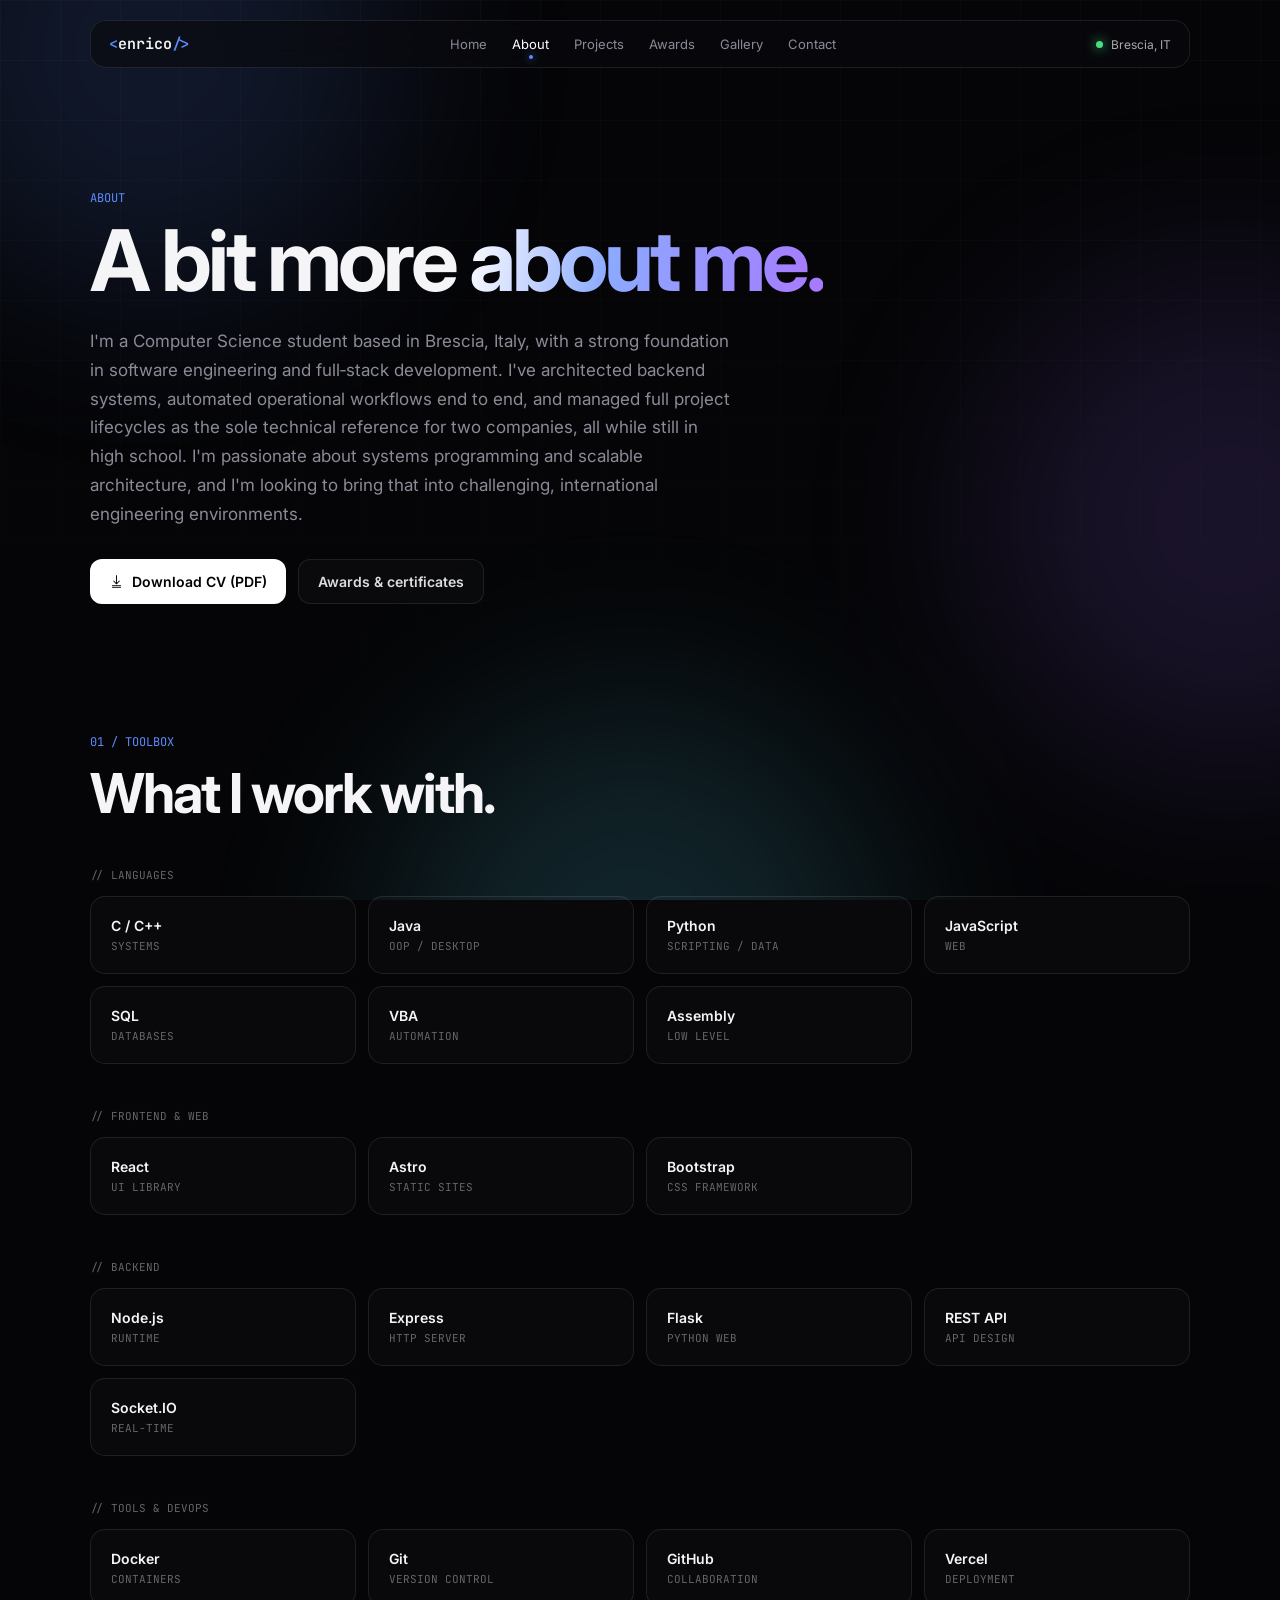
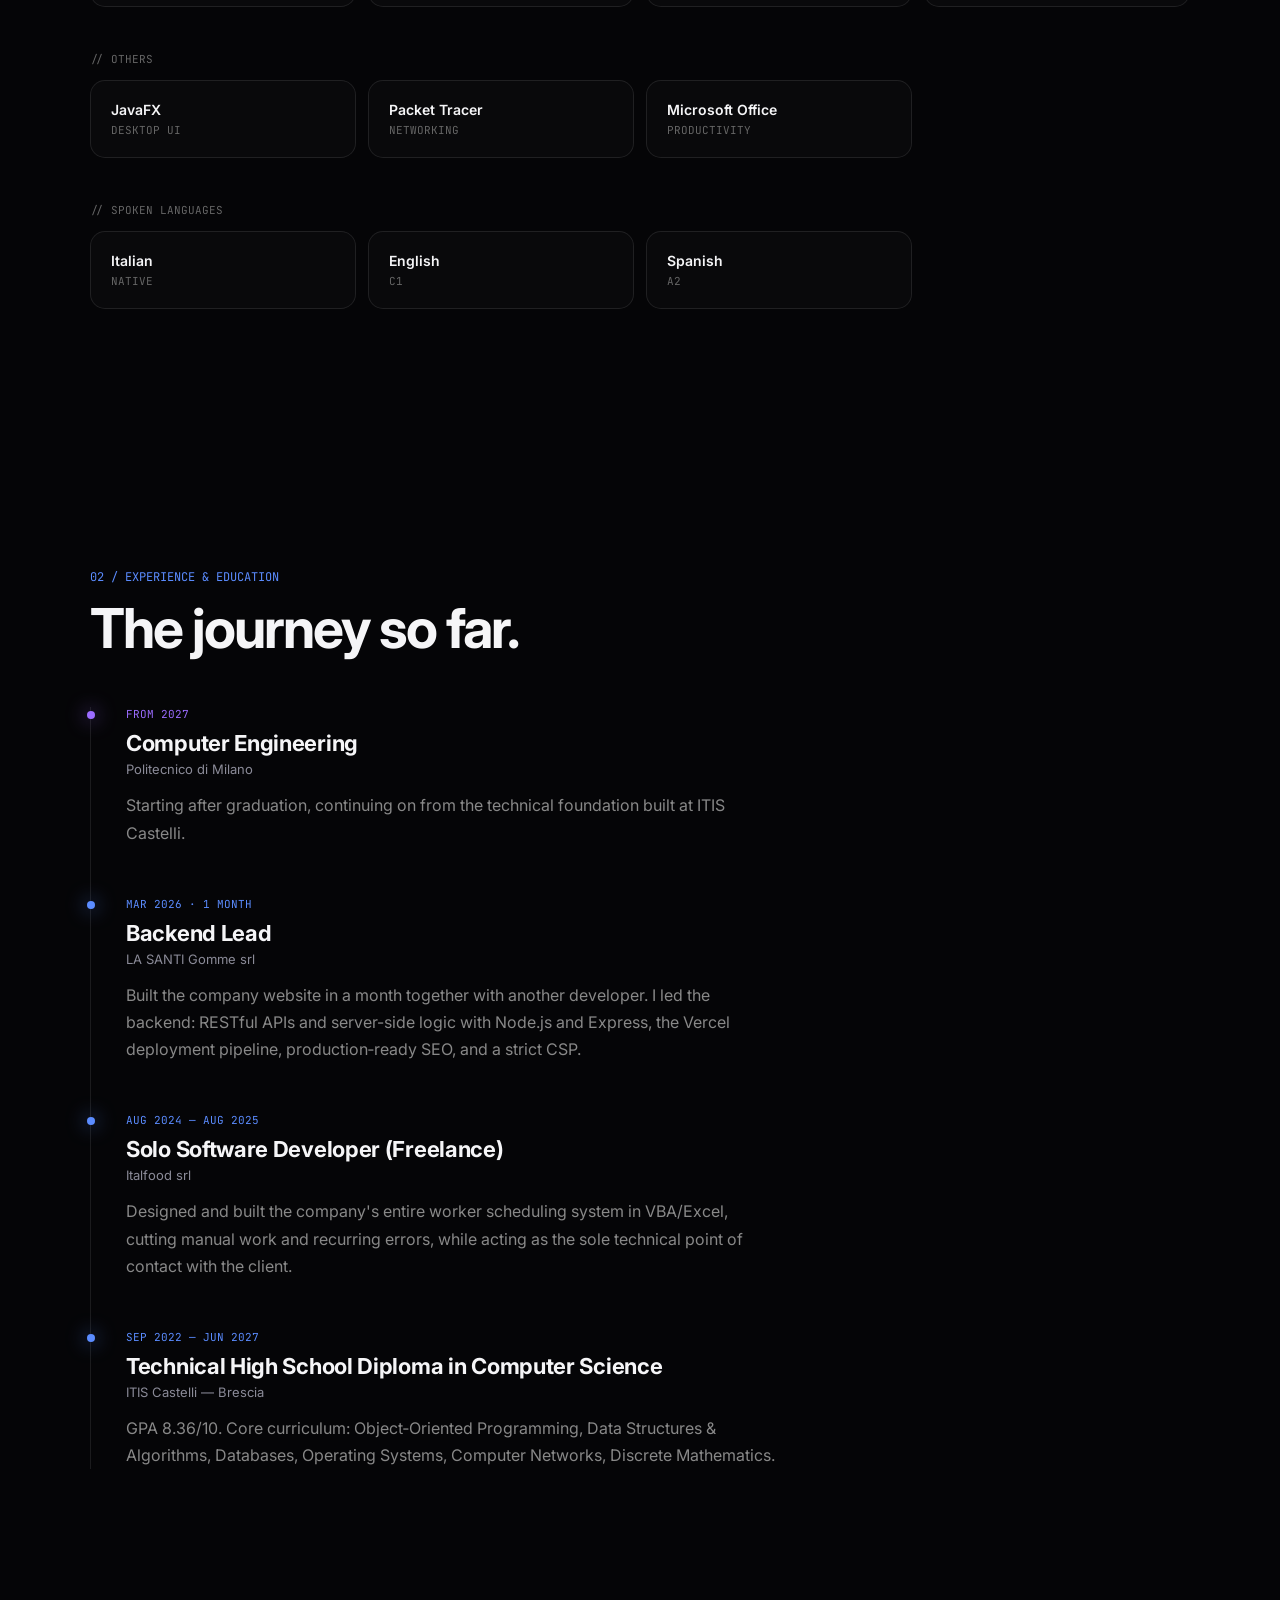
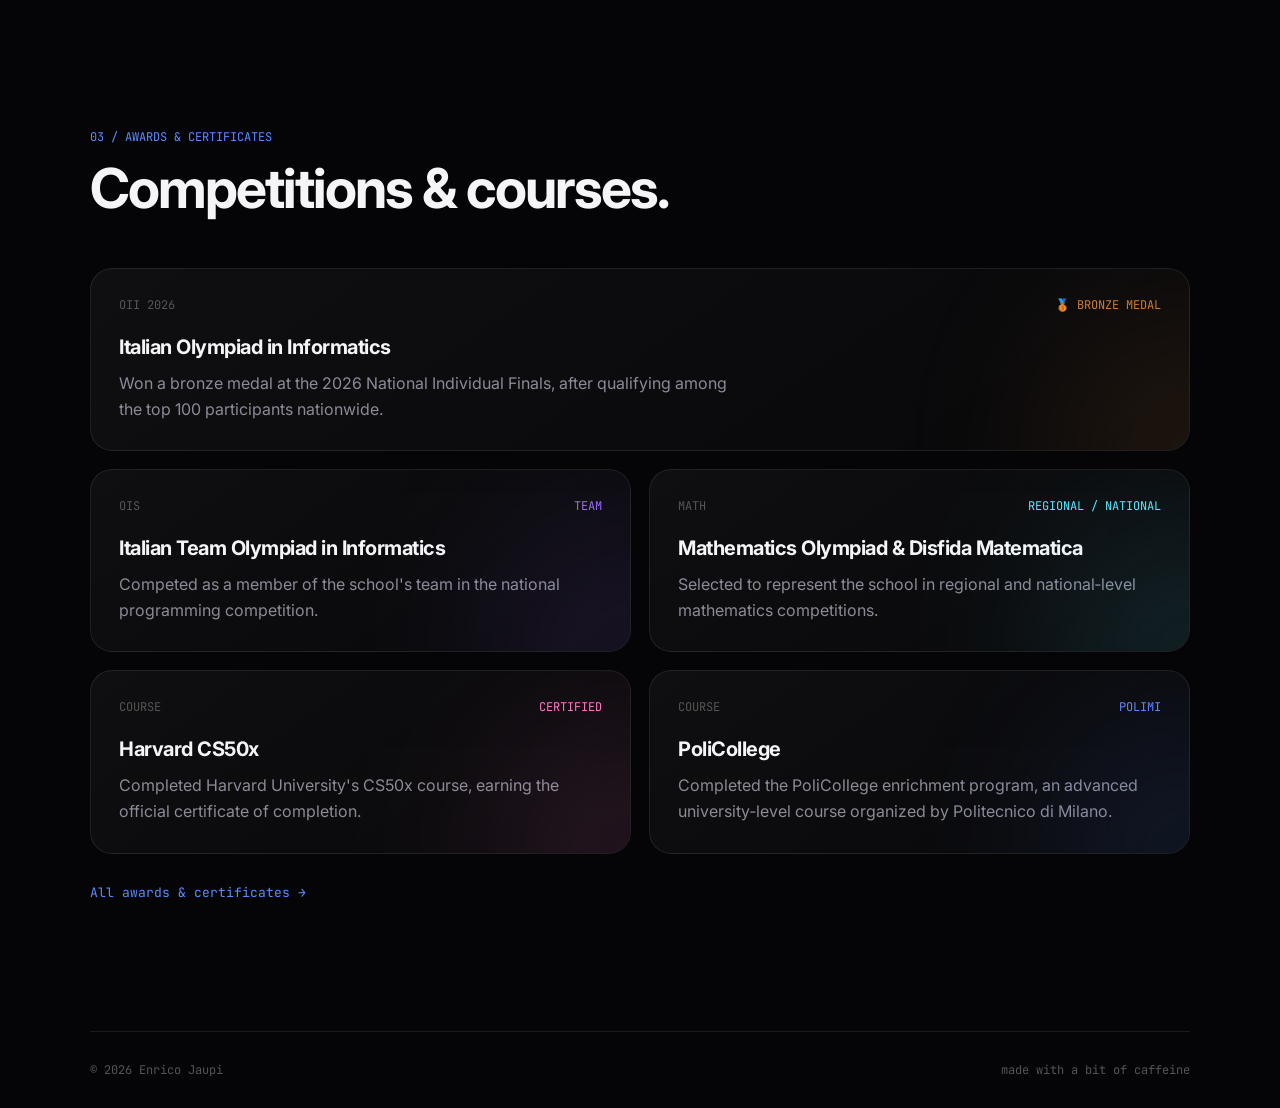
==== commit f45f7627: "Add Awards page, certificate scans, and SEO metadata - New awards.html in the nav: competitions and " ====
--- a/about.html
+++ b/about.html
@@ -5,6 +5,17 @@
 <meta name="viewport" content="width=device-width, initial-scale=1">
 <title>About · Enrico Jaupi</title>
 <meta name="description" content="About Enrico Jaupi: skills, experience, education and awards.">
+<link rel="canonical" href="https://jaupi-enrico.github.io/about.html">
+<meta property="og:type" content="website">
+<meta property="og:site_name" content="Enrico Jaupi">
+<meta property="og:title" content="About · Enrico Jaupi">
+<meta property="og:description" content="About Enrico Jaupi: skills, experience, education and awards.">
+<meta property="og:url" content="https://jaupi-enrico.github.io/about.html">
+<meta property="og:image" content="https://jaupi-enrico.github.io/assets/og-image.png">
+<meta property="og:image:width" content="1200">
+<meta property="og:image:height" content="630">
+<meta property="og:image:alt" content="Enrico Jaupi, Full Stack Developer">
+<meta name="twitter:card" content="summary_large_image">
 <link rel="icon" href="assets/avatar.svg">
 <link rel="preconnect" href="https://fonts.googleapis.com">
 <link rel="preconnect" href="https://fonts.gstatic.com" crossorigin>
@@ -28,6 +39,7 @@
         <a href="index.html">Home</a>
         <a href="about.html" class="active">About</a>
         <a href="projects.html">Projects</a>
+        <a href="awards.html">Awards</a>
         <a href="gallery.html">Gallery</a>
         <a href="contact.html">Contact</a>
     </nav>
@@ -68,7 +80,7 @@
                 <svg viewBox="0 0 16 16" fill="currentColor" aria-hidden="true"><path d="M8 1a.5.5 0 0 1 .5.5v7.79l2.15-2.15a.5.5 0 1 1 .7.71l-3 3a.5.5 0 0 1-.7 0l-3-3a.5.5 0 1 1 .7-.71L7.5 9.29V1.5A.5.5 0 0 1 8 1Z"/><path d="M3 12.5a.5.5 0 0 1 .5-.5h9a.5.5 0 0 1 0 1h-9a.5.5 0 0 1-.5-.5Zm0 2a.5.5 0 0 1 .5-.5h9a.5.5 0 0 1 0 1h-9a.5.5 0 0 1-.5-.5Z"/></svg>
                 Download CV (PDF)
             </a>
-            <a class="button secondary" href="gallery.html">View certificates</a>
+            <a class="button secondary" href="awards.html">Awards &amp; certificates</a>
         </div>
 
     </section>
@@ -216,7 +228,7 @@
 
         </div>
 
-        <a class="link-arrow" href="gallery.html">View certificate images →</a>
+        <a class="link-arrow" href="awards.html">All awards &amp; certificates →</a>
 
     </section>
 
--- a/assets/style.css
+++ b/assets/style.css
@@ -9,6 +9,7 @@
     --purple: #9b6cff;
     --cyan: #5ee7ff;
     --pink: #ff7ac8;
+    --arch: #1793d1;
 
     --radius: 22px;
     --maxw: 1100px;
@@ -433,7 +434,7 @@
 }
 
 /* =========================
-   CODE WINDOW
+   TERMINAL WINDOW
 ========================= */
 
 .code-window {
@@ -467,46 +468,115 @@
 .window-header {
     display: flex;
     align-items: center;
-    gap: 7px;
-
-    padding: 15px 18px;
+    justify-content: space-between;
+    gap: 12px;
+
+    padding: 11px 12px 11px 18px;
 
     border-bottom: 1px solid var(--border);
 }
 
-.window-dot {
-    width: 10px;
-    height: 10px;
-    border-radius: 50%;
-    background: #444;
-}
-
 .window-title {
-    margin-left: 8px;
+    display: flex;
+    align-items: center;
+    gap: 9px;
 
     font-family: "JetBrains Mono", monospace;
     font-size: 11px;
     color: #666;
 }
 
-.code {
-    padding: 25px;
+.window-title svg {
+    width: 13px;
+    height: 13px;
+    color: var(--arch);
+}
+
+.window-controls {
+    display: flex;
+    gap: 2px;
+}
+
+.window-controls span {
+    display: grid;
+    place-items: center;
+
+    width: 24px;
+    height: 24px;
+
+    border-radius: 6px;
+    color: #555;
+}
+
+.window-controls svg {
+    width: 10px;
+    height: 10px;
+}
+
+.terminal {
+    padding: 22px 25px 25px;
 
     font-family: "JetBrains Mono", monospace;
     font-size: 13px;
-    line-height: 2;
+    line-height: 1.7;
 
     color: #aaa;
 
-    white-space: pre;
     overflow-x: auto;
 }
 
-.code .keyword { color: #c792ea; }
-.code .variable { color: #82aaff; }
-.code .string { color: #c3e88d; }
-.code .number { color: #f78c6c; }
-.code .comment { color: #555; }
+.terminal pre {
+    font: inherit;
+}
+
+.prompt .user {
+    color: var(--arch);
+    font-weight: 600;
+}
+
+.prompt .cmd {
+    color: var(--text);
+}
+
+.fetch {
+    display: flex;
+    flex-wrap: wrap;
+    align-items: center;
+    column-gap: 26px;
+    row-gap: 14px;
+
+    margin: 14px 0 16px;
+}
+
+.fetch-logo {
+    color: var(--arch);
+    font-weight: 600;
+    line-height: 1.3;
+}
+
+.fetch-info .host {
+    color: var(--text);
+    font-weight: 600;
+}
+
+.fetch-info .rule {
+    color: #444;
+}
+
+.fetch-info .key {
+    color: var(--arch);
+    font-weight: 600;
+}
+
+.palette {
+    display: flex;
+    margin-top: 8px;
+}
+
+.palette span {
+    width: 18px;
+    height: 12px;
+}
 
 .cursor {
     display: inline-block;
@@ -514,7 +584,7 @@
     width: 7px;
     height: 15px;
 
-    background: var(--blue);
+    background: var(--arch);
 
     vertical-align: middle;
 
@@ -712,6 +782,156 @@
 }
 
 /* =========================
+   FLAGSHIP
+========================= */
+
+.flagship {
+    position: relative;
+
+    display: grid;
+    grid-template-columns: 1fr 1.15fr;
+    align-items: center;
+    gap: 50px;
+
+    margin-top: 50px;
+    padding: 40px;
+
+    border: 1px solid var(--border);
+    border-radius: var(--radius);
+
+    background:
+        linear-gradient(
+            145deg,
+            rgba(255,255,255,.05),
+            rgba(255,255,255,.015)
+        );
+
+    overflow: hidden;
+}
+
+.flagship::before {
+    content: "";
+
+    position: absolute;
+
+    width: 520px;
+    height: 520px;
+
+    left: -220px;
+    top: -220px;
+
+    border-radius: 50%;
+
+    background: var(--project-color, var(--blue));
+
+    filter: blur(130px);
+    opacity: .14;
+
+    pointer-events: none;
+}
+
+.flagship > * {
+    position: relative;
+    min-width: 0;
+}
+
+.flagship h3 {
+    margin-top: 28px;
+
+    font-size: clamp(40px, 5vw, 60px);
+    letter-spacing: -2.5px;
+    line-height: 1;
+}
+
+.flagship-tagline {
+    margin-top: 12px;
+
+    font-family: "JetBrains Mono", monospace;
+    font-size: 13px;
+    color: var(--project-color, var(--blue));
+}
+
+.flagship-lead {
+    margin-top: 18px;
+
+    color: var(--muted);
+    line-height: 1.7;
+}
+
+.flagship-lead code {
+    font-family: "JetBrains Mono", monospace;
+    font-size: .88em;
+    color: var(--text);
+}
+
+.feature-list {
+    list-style: none;
+
+    display: grid;
+    grid-template-columns: 1fr 1fr;
+    gap: 10px 20px;
+
+    margin-top: 24px;
+
+    font-size: 13.5px;
+    color: #bbb;
+}
+
+.feature-list li {
+    display: flex;
+    align-items: baseline;
+    gap: 9px;
+}
+
+.feature-list li::before {
+    content: "▸";
+    font-size: 11px;
+    color: var(--project-color, var(--blue));
+}
+
+.flagship .hero-buttons {
+    margin-top: 30px;
+    animation: none;
+}
+
+.shots {
+    position: relative;
+    padding-bottom: 14%;
+
+    transform: perspective(1200px) rotateY(-6deg);
+}
+
+.shot {
+    border: 1px solid rgba(255,255,255,.12);
+    border-radius: 14px;
+
+    background: #111;
+
+    overflow: hidden;
+
+    box-shadow:
+        0 30px 80px rgba(0,0,0,.55),
+        0 0 60px rgba(255,77,77,.06);
+}
+
+.shot img {
+    width: 100%;
+    height: auto;
+}
+
+.shot.small {
+    position: absolute;
+    left: -8%;
+    bottom: 0;
+
+    width: 56%;
+}
+
+a.project {
+    cursor: pointer;
+}
+
+/* =========================
    SKILLS / FACT TILES
 ========================= */
 
@@ -1035,6 +1255,10 @@
     transform: scale(1.05);
 }
 
+.gallery-item.portrait img {
+    object-position: center 15%;
+}
+
 .gallery-caption {
     position: absolute;
     left: 0;
@@ -1109,6 +1333,123 @@
 @keyframes fade {
     from { opacity: 0; }
     to { opacity: 1; }
+}
+
+/* =========================
+   AWARDS
+========================= */
+
+.award-stats {
+    display: grid;
+    grid-template-columns: repeat(3, 1fr);
+    gap: 12px;
+    max-width: 760px;
+    margin-top: 34px;
+}
+
+.award-stats a {
+    display: flex;
+    flex-direction: column;
+    gap: 6px;
+
+    padding: 18px 20px;
+
+    border: 1px solid var(--border);
+    border-radius: 15px;
+
+    background: rgba(255,255,255,.02);
+
+    transition: .3s;
+}
+
+.award-stats a:hover {
+    transform: translateY(-4px);
+    background: rgba(255,255,255,.045);
+    border-color: rgba(255,255,255,.18);
+}
+
+.award-stats strong {
+    font-size: 18px;
+    letter-spacing: -.3px;
+}
+
+.award-stats span {
+    color: var(--muted);
+    font-family: "JetBrains Mono", monospace;
+    font-size: 11px;
+}
+
+.projects.home-awards {
+    grid-template-columns: repeat(3, 1fr);
+}
+
+.awards {
+    display: grid;
+    gap: 18px;
+    margin-top: 50px;
+}
+
+.awards .projects {
+    margin-top: 0;
+}
+
+.award {
+    display: grid;
+    grid-template-columns: minmax(0, 1fr) minmax(0, 1.15fr);
+    gap: 36px;
+    align-items: center;
+
+    scroll-margin-top: 110px;
+}
+
+.award.stacked {
+    grid-template-columns: 1fr;
+    gap: 28px;
+}
+
+.award-facts {
+    display: flex;
+    flex-direction: column;
+    gap: 8px;
+
+    margin-top: 20px;
+
+    list-style: none;
+
+    font-family: "JetBrains Mono", monospace;
+    font-size: 12px;
+    color: var(--muted);
+}
+
+.award-facts li::before {
+    content: "→ ";
+    color: var(--project-color, var(--blue));
+}
+
+.award-certs {
+    display: grid;
+    grid-template-columns: repeat(2, minmax(0, 1fr));
+    gap: 12px;
+}
+
+.award.stacked .award-certs {
+    grid-template-columns: repeat(auto-fill, minmax(170px, 1fr));
+}
+
+.award-certs.single {
+    grid-template-columns: 1fr;
+    width: 100%;
+    max-width: 380px;
+    justify-self: end;
+}
+
+.award-certs .gallery-item {
+    border-radius: 12px;
+}
+
+.award-certs .gallery-caption {
+    padding: 24px 12px 10px;
+    font-size: 10.5px;
 }
 
 /* =========================
@@ -1261,8 +1602,35 @@
 
     .projects,
     .facts,
-    .contact-grid {
+    .contact-grid,
+    .award {
         grid-template-columns: 1fr;
+    }
+
+    .award {
+        gap: 26px;
+    }
+
+    .award-certs.single {
+        max-width: none;
+    }
+
+    .projects.home-awards {
+        grid-template-columns: 1fr;
+    }
+
+    .flagship {
+        grid-template-columns: 1fr;
+        gap: 36px;
+        padding: 28px;
+    }
+
+    .shots {
+        transform: none;
+    }
+
+    .shot.small {
+        left: -4%;
     }
 
     .skills {
@@ -1328,8 +1696,8 @@
         flex-direction: column;
     }
 
-    .code {
-        padding: 20px;
+    .terminal {
+        padding: 18px 20px 20px;
         font-size: 12px;
     }
 
@@ -1338,9 +1706,22 @@
         padding: 22px;
     }
 
+    .flagship {
+        padding: 22px;
+    }
+
+    .feature-list {
+        grid-template-columns: 1fr;
+    }
+
     .skills,
-    .gallery-grid {
+    .gallery-grid,
+    .award-stats {
         grid-template-columns: 1fr;
+    }
+
+    .award.stacked .award-certs {
+        grid-template-columns: repeat(2, minmax(0, 1fr));
     }
 
     .contact-card {
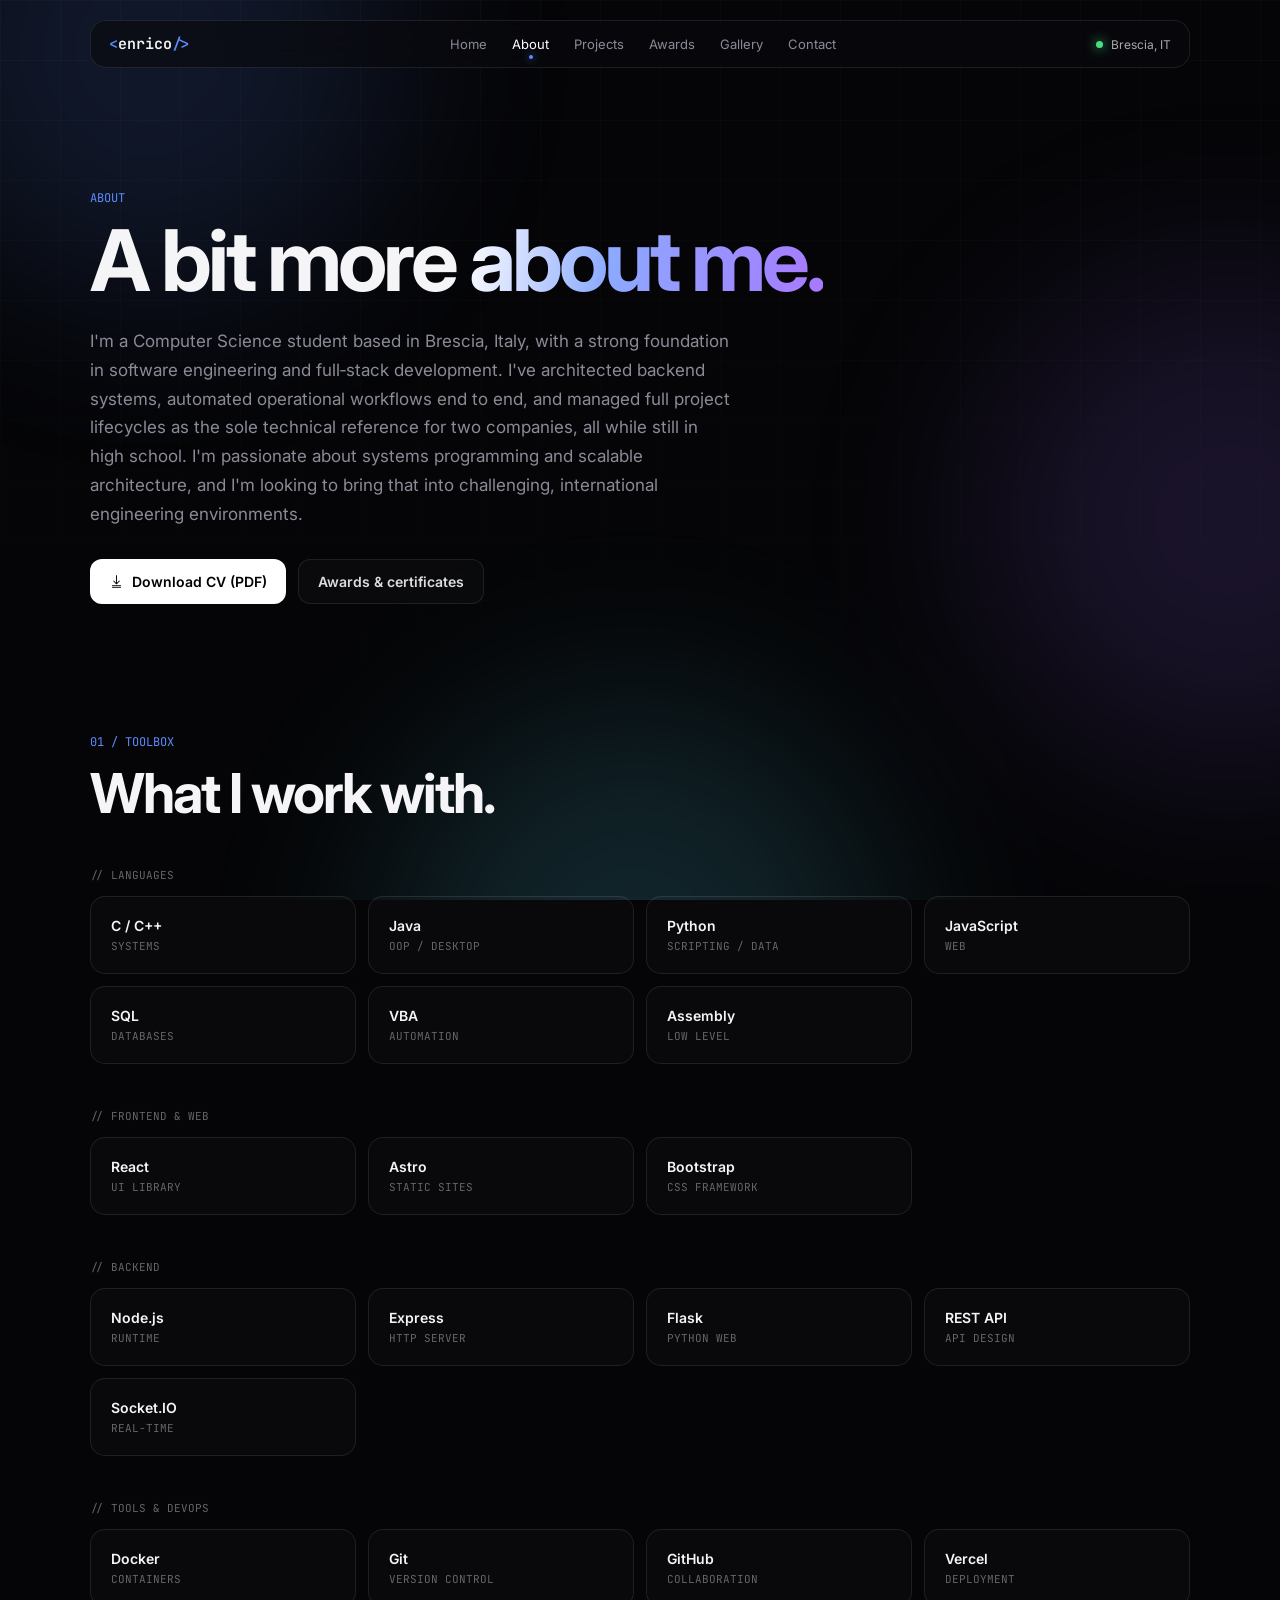
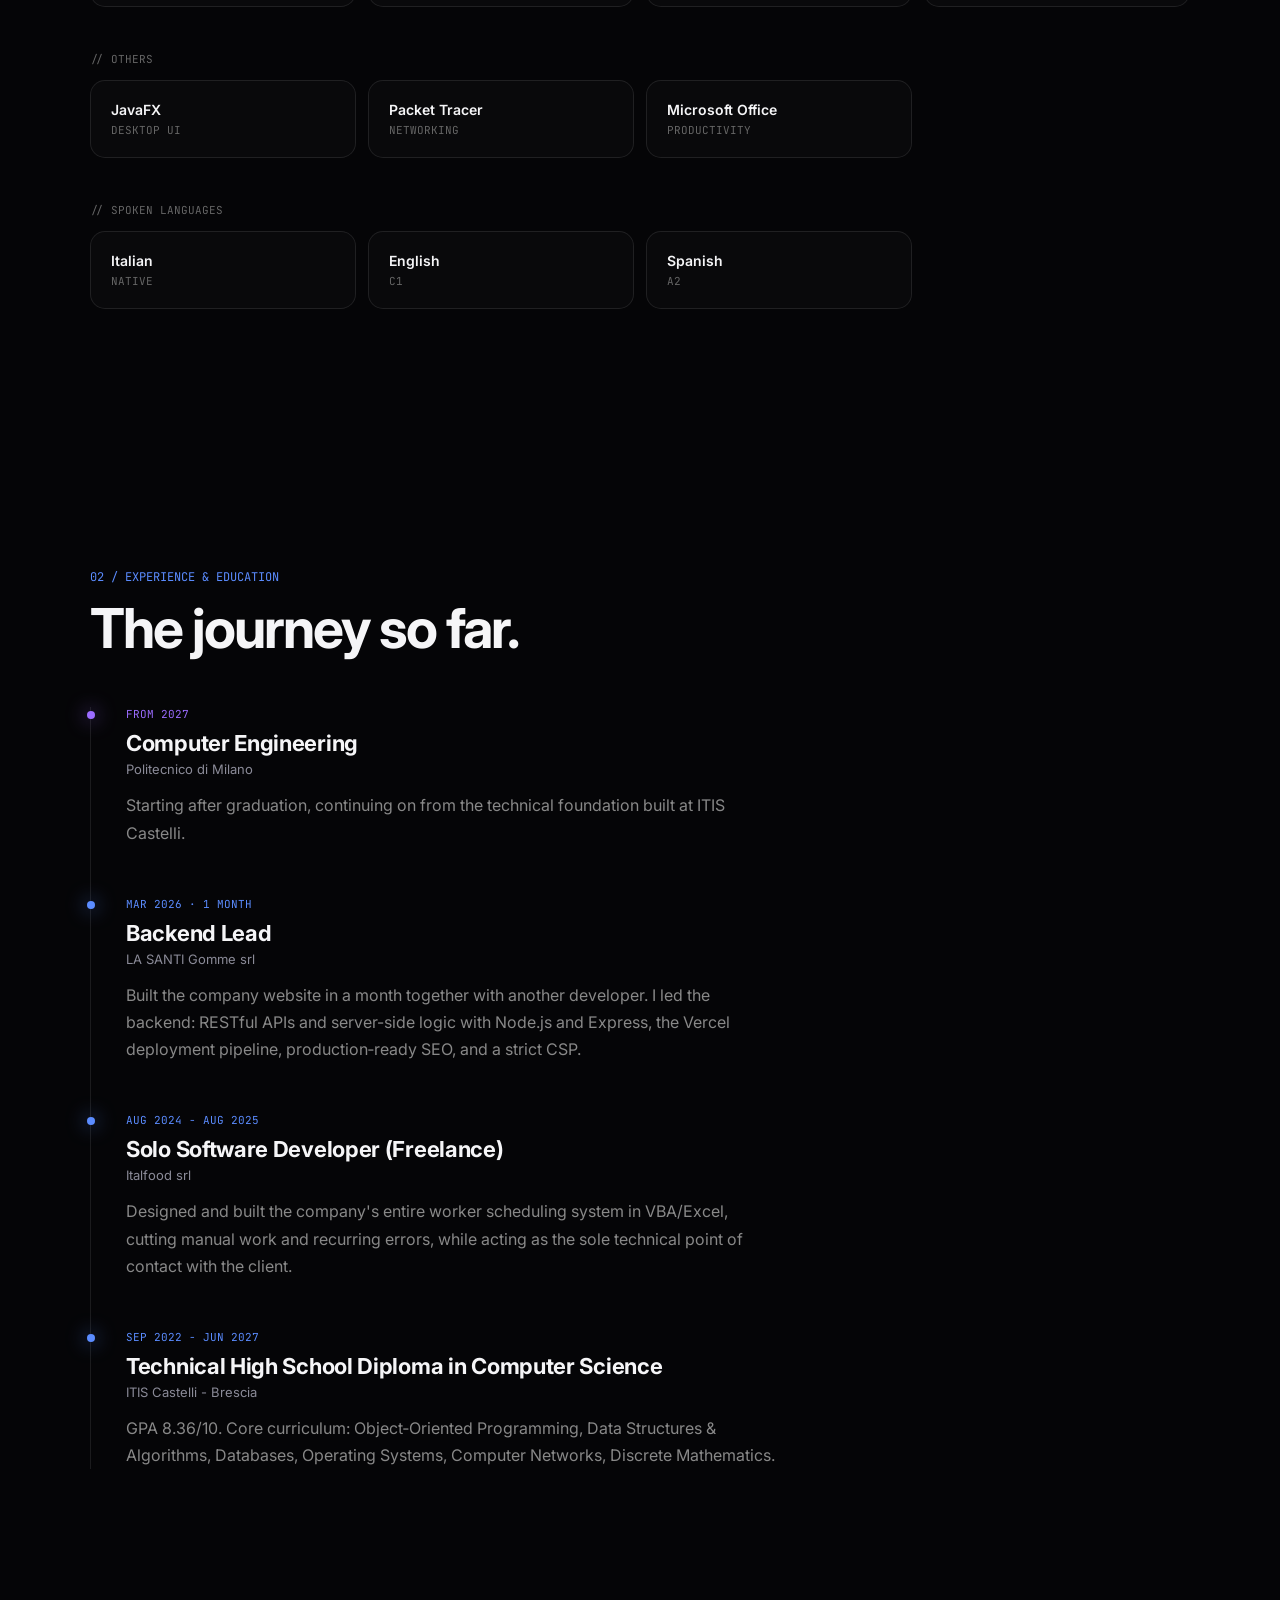
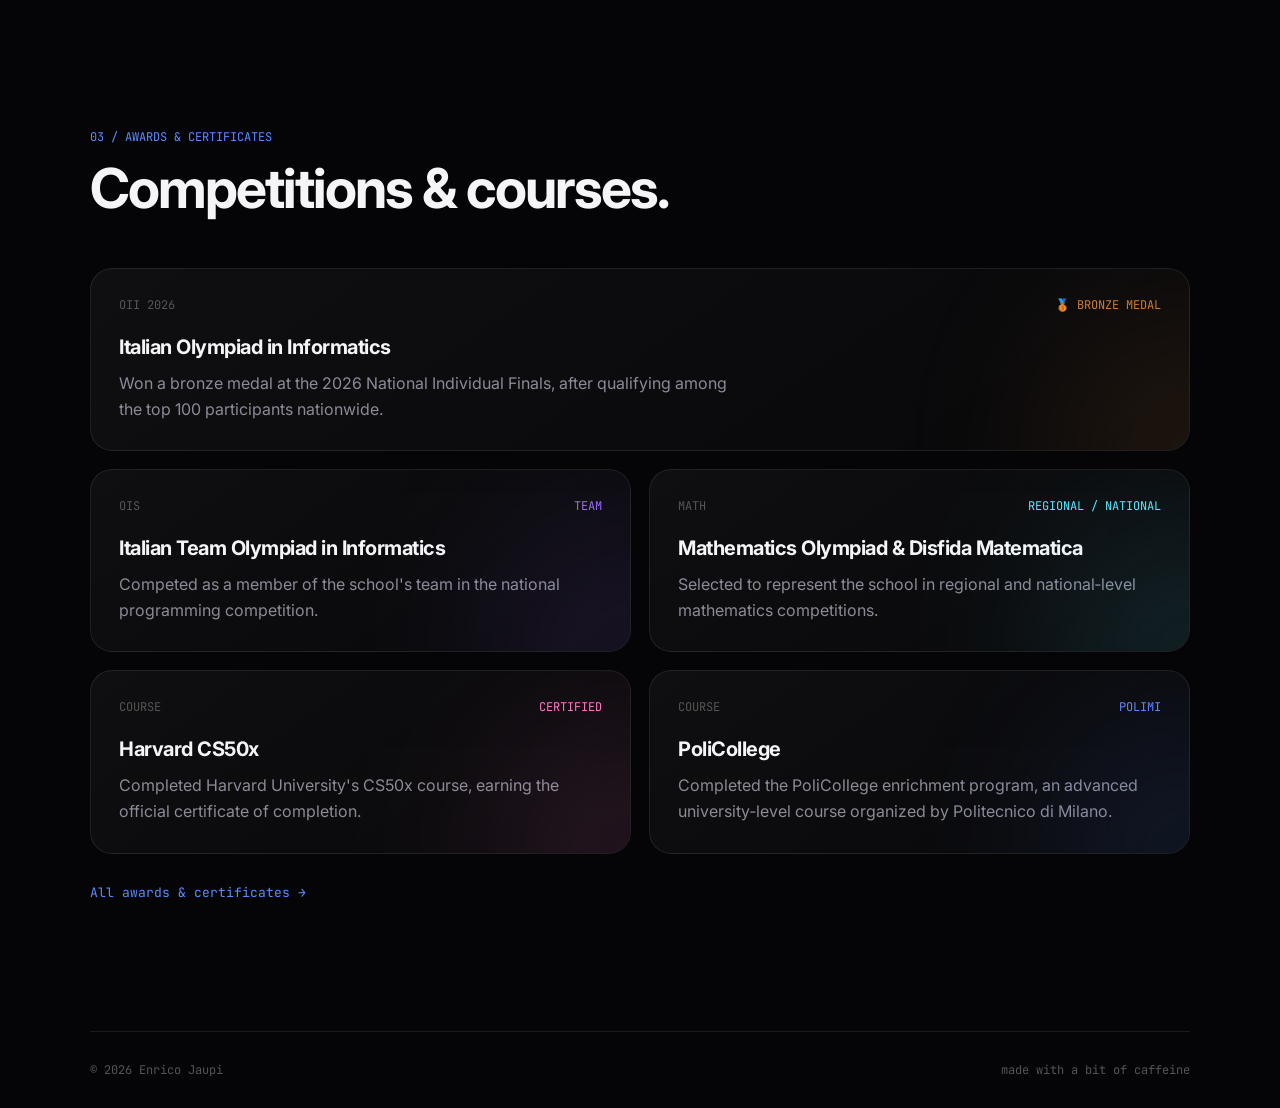
==== commit e5d13a97: "Use </> favicon, replace em dashes with hyphens, remove gallery note" ====
--- a/about.html
+++ b/about.html
@@ -16,7 +16,7 @@
 <meta property="og:image:height" content="630">
 <meta property="og:image:alt" content="Enrico Jaupi, Full Stack Developer">
 <meta name="twitter:card" content="summary_large_image">
-<link rel="icon" href="assets/avatar.svg">
+<link rel="icon" href="assets/favicon.svg">
 <link rel="preconnect" href="https://fonts.googleapis.com">
 <link rel="preconnect" href="https://fonts.gstatic.com" crossorigin>
 <link href="https://fonts.googleapis.com/css2?family=Inter:wght@400;500;600;700;800&family=JetBrains+Mono:wght@400;500;600&display=swap" rel="stylesheet">
@@ -169,16 +169,16 @@
             </div>
 
             <div class="experience">
-                <div class="experience-date">Aug 2024 — Aug 2025</div>
+                <div class="experience-date">Aug 2024 - Aug 2025</div>
                 <h3>Solo Software Developer (Freelance)</h3>
                 <div class="experience-company">Italfood srl</div>
                 <p>Designed and built the company's entire worker scheduling system in VBA/Excel, cutting manual work and recurring errors, while acting as the sole technical point of contact with the client.</p>
             </div>
 
             <div class="experience">
-                <div class="experience-date">Sep 2022 — Jun 2027</div>
+                <div class="experience-date">Sep 2022 - Jun 2027</div>
                 <h3>Technical High School Diploma in Computer Science</h3>
-                <div class="experience-company">ITIS Castelli — Brescia</div>
+                <div class="experience-company">ITIS Castelli - Brescia</div>
                 <p>GPA 8.36/10. Core curriculum: Object‑Oriented Programming, Data Structures &amp; Algorithms, Databases, Operating Systems, Computer Networks, Discrete Mathematics.</p>
             </div>
 
--- a/assets/style.css
+++ b/assets/style.css
@@ -1176,38 +1176,6 @@
    GALLERY
 ========================= */
 
-.note {
-    display: flex;
-    gap: 10px;
-
-    max-width: 720px;
-    margin-top: 30px;
-    padding: 14px 16px;
-
-    border: 1px dashed rgba(91,140,255,.35);
-    border-radius: 12px;
-
-    background: rgba(91,140,255,.05);
-
-    color: var(--muted);
-    font-size: 13px;
-    line-height: 1.6;
-}
-
-.note svg {
-    flex: 0 0 auto;
-    width: 14px;
-    height: 14px;
-    margin-top: 3px;
-    color: var(--blue);
-}
-
-.note code {
-    font-family: "JetBrains Mono", monospace;
-    font-size: 12px;
-    color: var(--text);
-}
-
 .gallery-grid {
     display: grid;
     grid-template-columns: repeat(3, 1fr);
